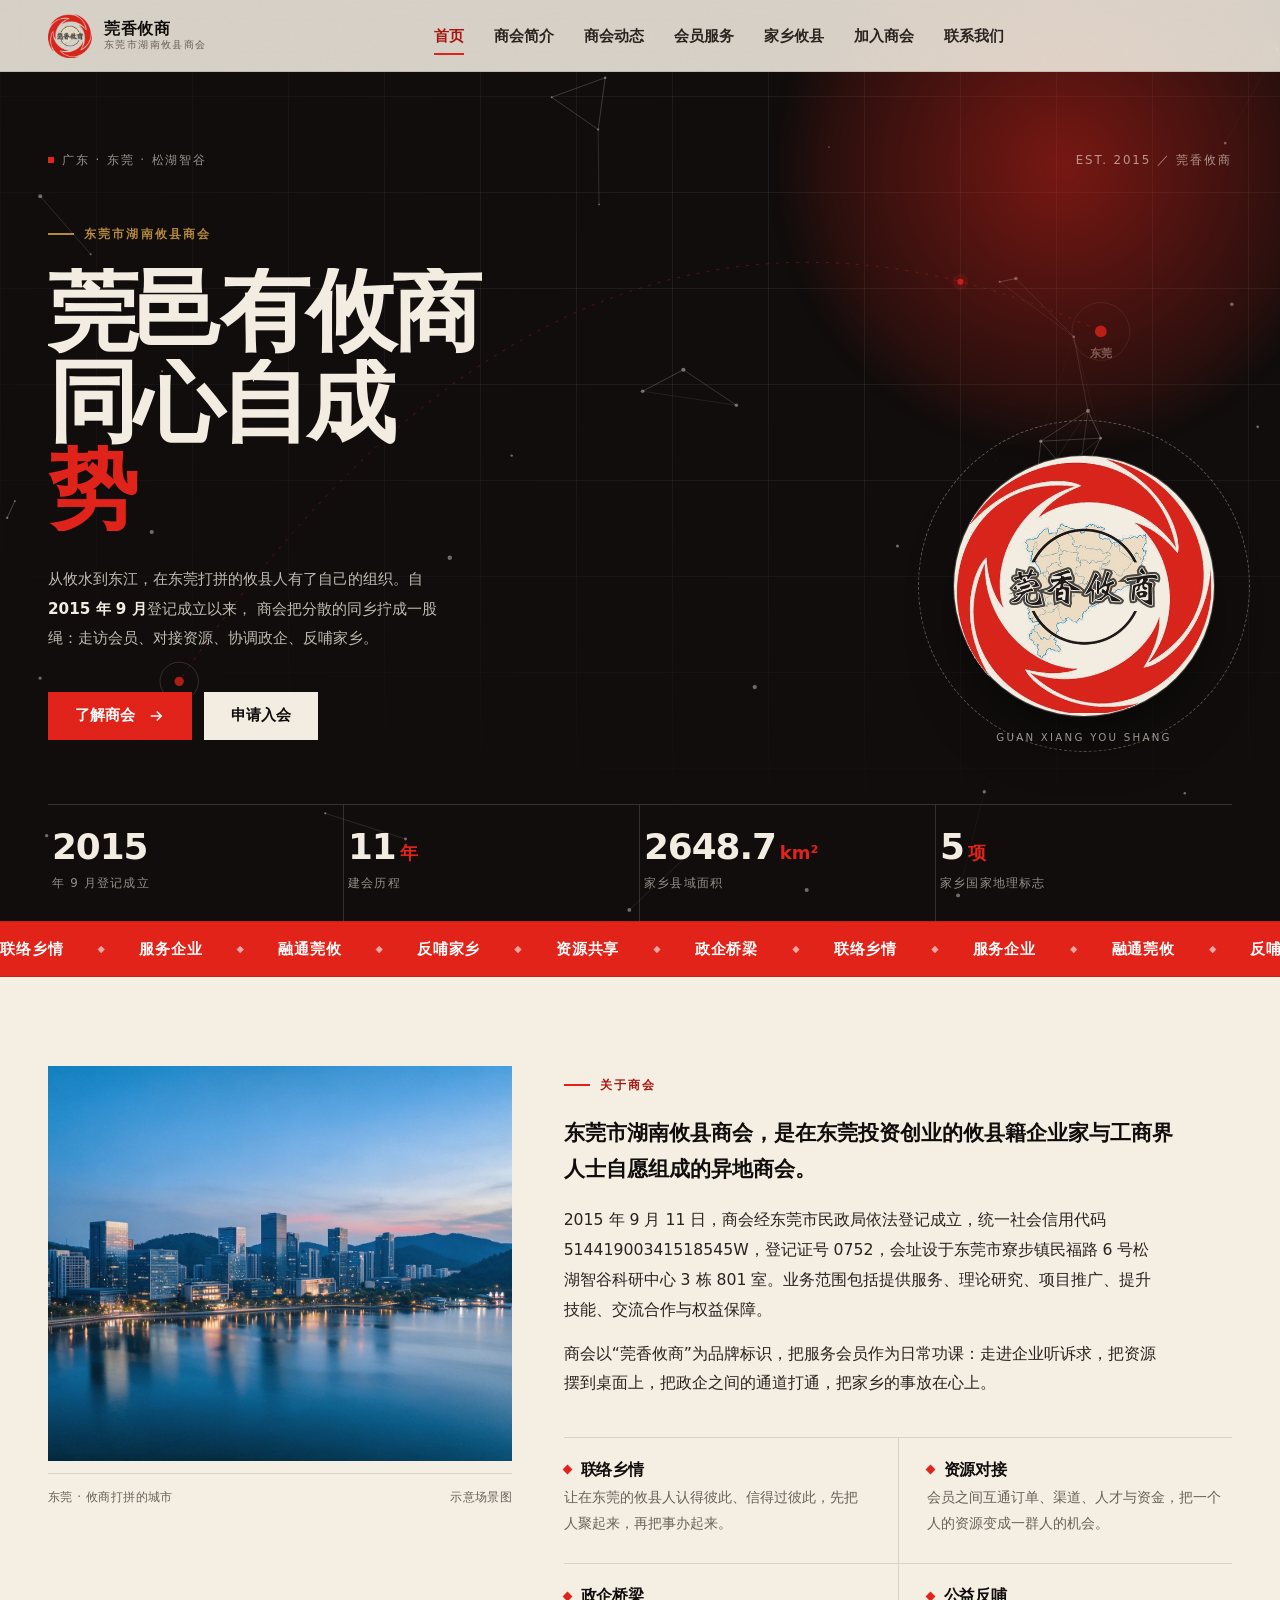
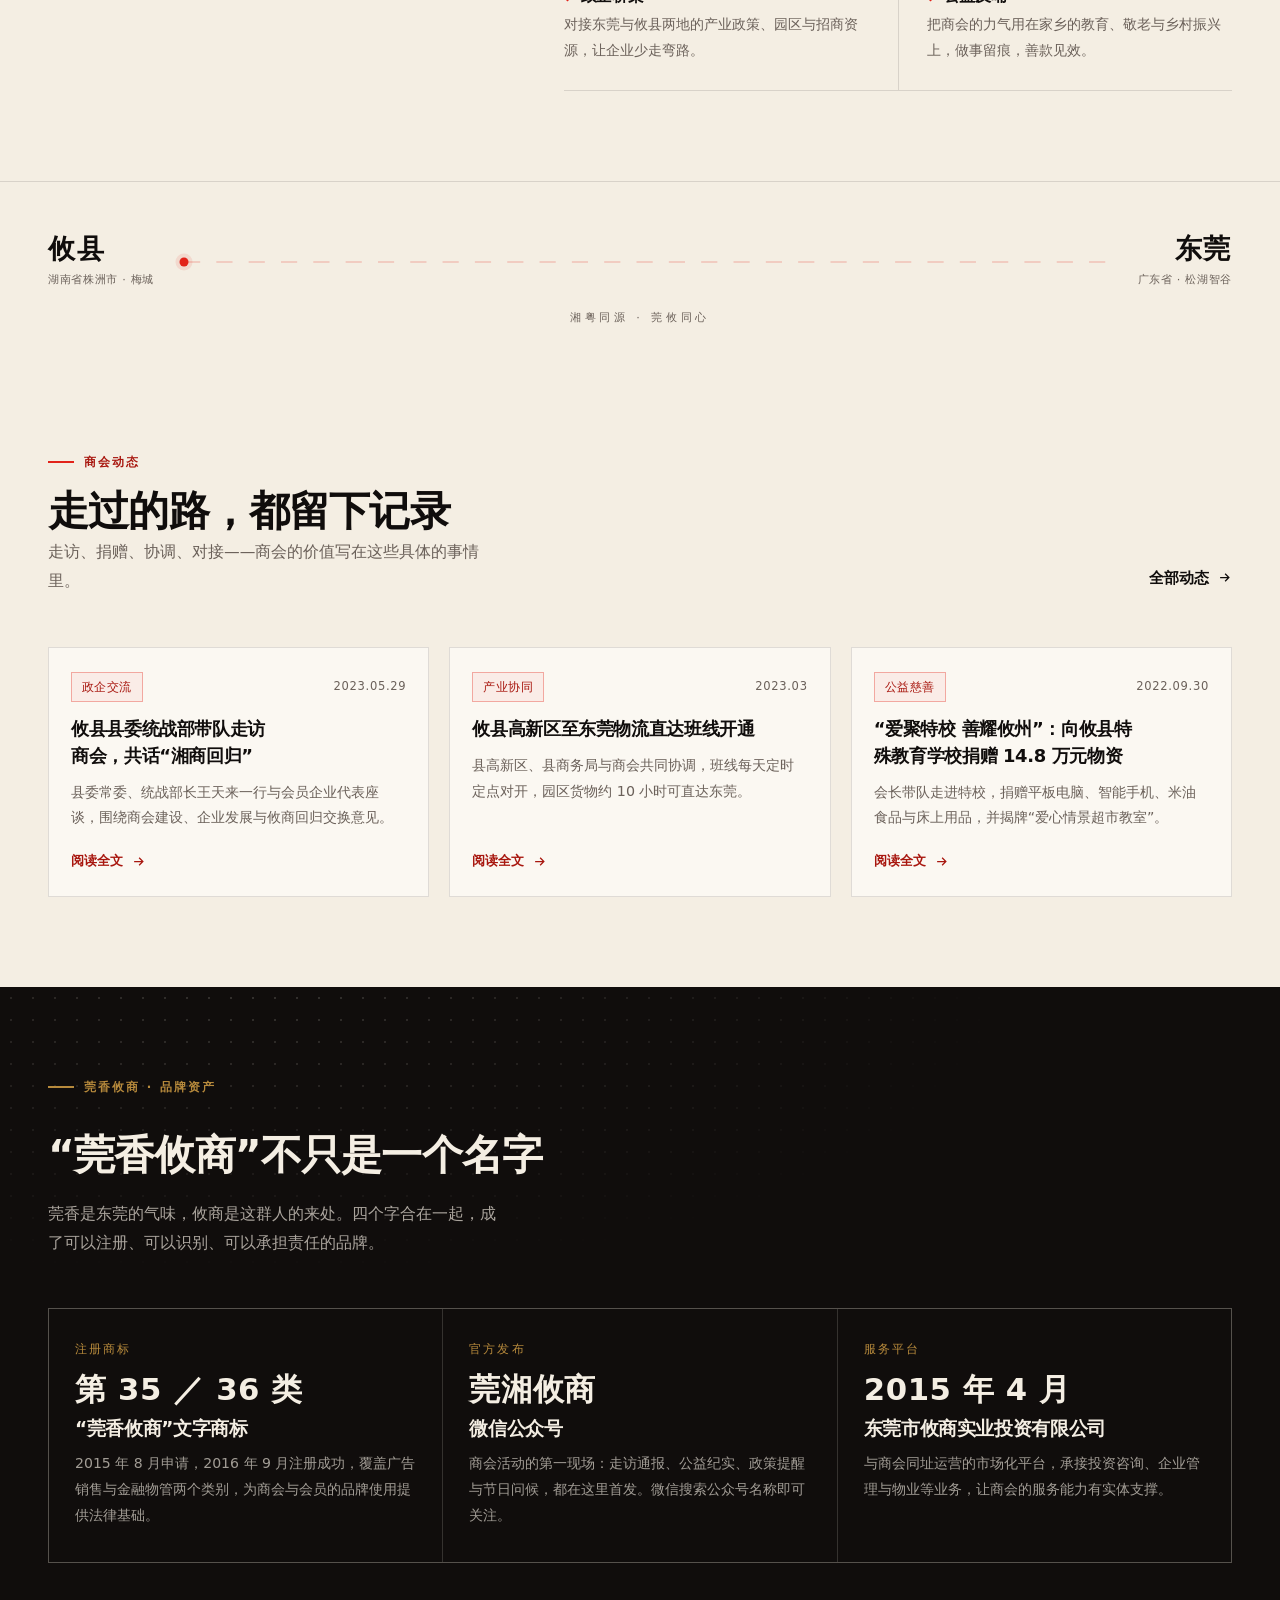
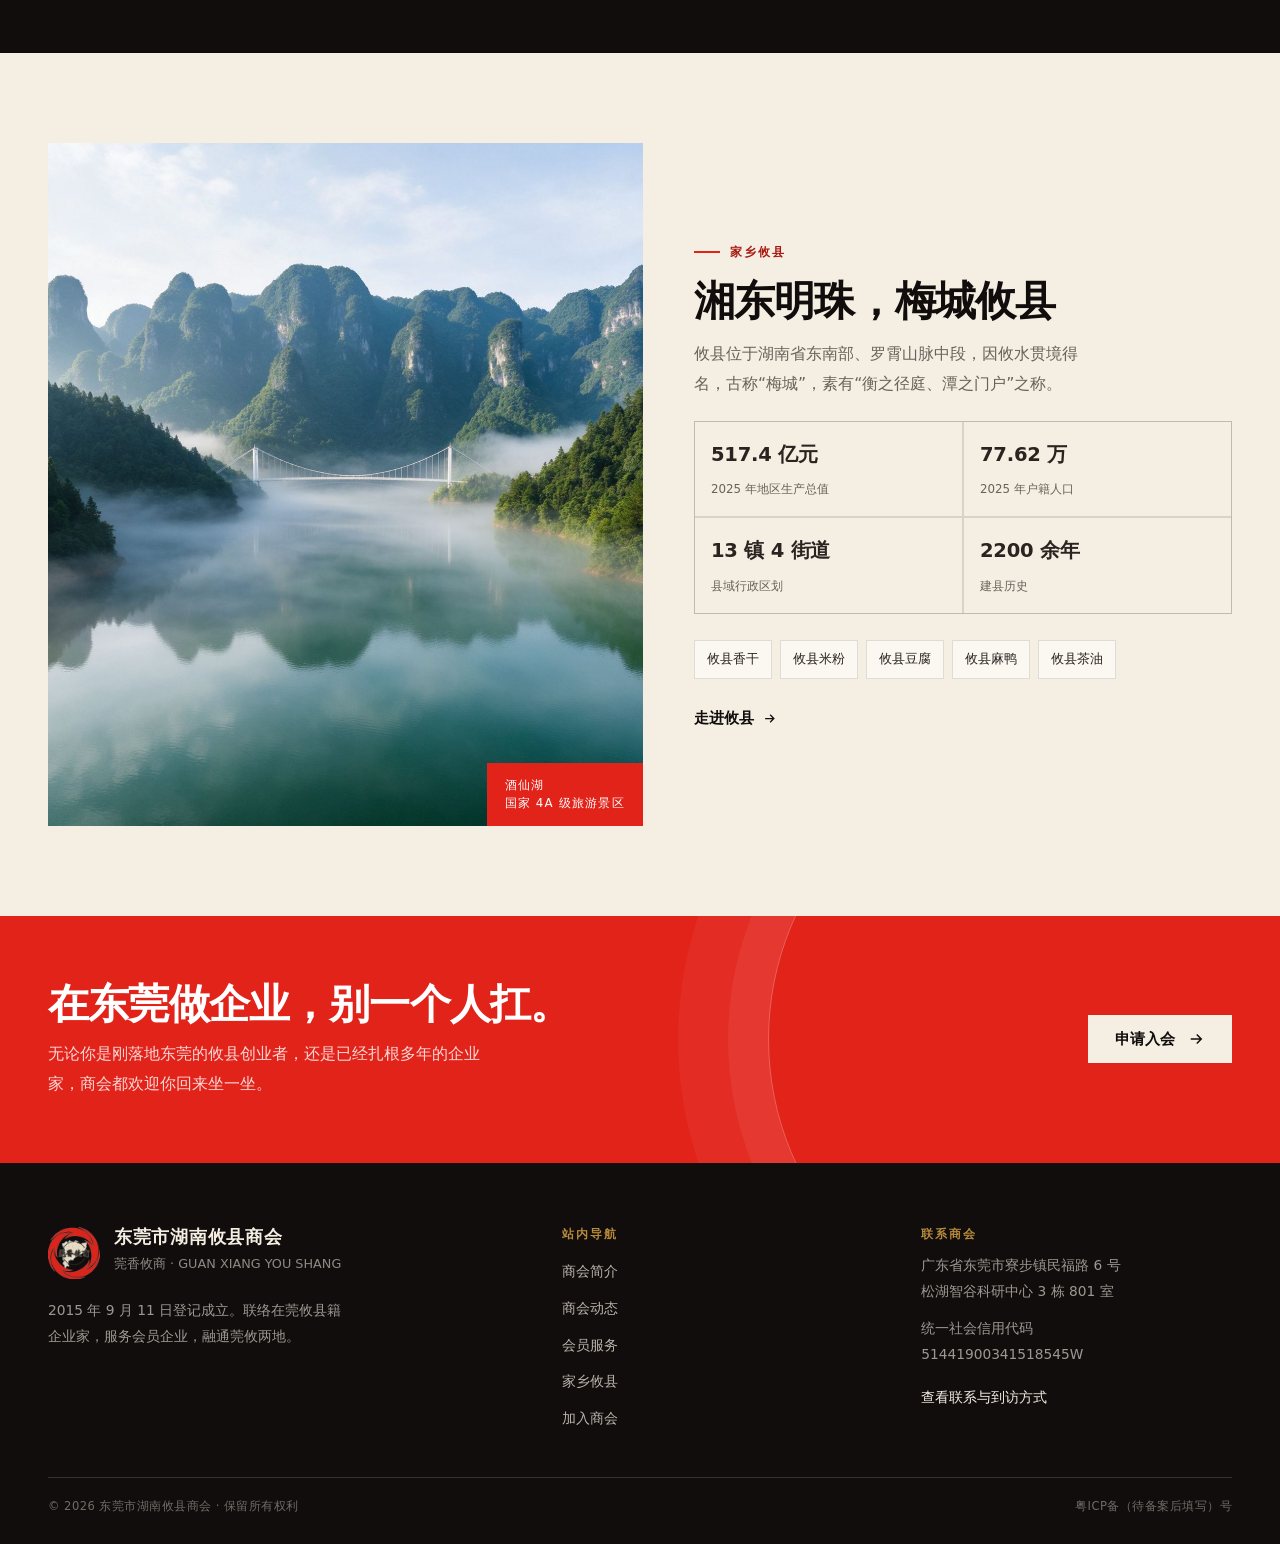
==== index.html @ 79678284 "初始化：东莞市湖南攸县商会官网（莞香攸商） 纯静态多页站点：首页、简介、动态、会员服务、家乡攸县、加入商会、联系我们，含 4 篇动态详情与 404；配套 sitemap、robots、结构化数据与域名" ====
<!DOCTYPE html>
<html lang="zh-CN">
<head>
<meta charset="utf-8">
<meta name="viewport" content="width=device-width, initial-scale=1">
<title>东莞市湖南攸县商会官网｜莞香攸商 · 联络乡情 服务企业</title>
<meta name="description" content="东莞市湖南攸县商会（品牌：莞香攸商）2015年9月登记成立，会址位于东莞市寮步镇松湖智谷。商会联络在莞攸县籍企业家，开展会员走访、资源对接、政企沟通与公益反哺，推动莞攸两地经贸与人才交流。">
<meta name="keywords" content="东莞市湖南攸县商会,莞香攸商,莞湘攸商,攸县商会,东莞商会,攸商,湖南攸县,松湖智谷">
<meta name="author" content="东莞市湖南攸县商会">
<meta name="robots" content="index,follow,max-image-preview:large">
<link rel="canonical" href="https://unipiwei-blip.github.io/guanxiang-youshang-site/">
<meta property="og:type" content="website">
<meta property="og:site_name" content="东莞市湖南攸县商会">
<meta property="og:title" content="东莞市湖南攸县商会官网｜莞香攸商">
<meta property="og:description" content="2015年登记成立，会址位于东莞寮步松湖智谷。联络在莞攸县籍企业家，服务会员、融通莞攸。">
<meta property="og:url" content="https://unipiwei-blip.github.io/guanxiang-youshang-site/">
<meta property="og:image" content="https://unipiwei-blip.github.io/guanxiang-youshang-site/assets/img/og-cover.jpg">
<meta property="og:locale" content="zh_CN">
<meta name="twitter:card" content="summary_large_image">
<meta name="theme-color" content="#100d0c">
<link rel="icon" href="assets/favicon-64.png" sizes="64x64" type="image/png">
<link rel="apple-touch-icon" href="assets/apple-touch-icon.png">
<link rel="stylesheet" href="css/style.css">
<script type="application/ld+json">
{
  "@context": "https://schema.org",
  "@type": "Organization",
  "@id": "https://unipiwei-blip.github.io/guanxiang-youshang-site/#organization",
  "name": "东莞市湖南攸县商会",
  "alternateName": ["莞香攸商", "Dongguan Hunan Youxian Chamber of Commerce"],
  "url": "https://unipiwei-blip.github.io/guanxiang-youshang-site/",
  "logo": "https://unipiwei-blip.github.io/guanxiang-youshang-site/assets/logo.png",
  "image": "https://unipiwei-blip.github.io/guanxiang-youshang-site/assets/img/og-cover.jpg",
  "foundingDate": "2015-09-11",
  "description": "由在东莞市投资创业的湖南攸县籍企业家自愿组成的异地商会，2015年9月11日经东莞市民政局登记成立。",
  "identifier": {
    "@type": "PropertyValue",
    "propertyID": "统一社会信用代码",
    "value": "51441900341518545W"
  },
  "address": {
    "@type": "PostalAddress",
    "addressCountry": "CN",
    "addressRegion": "广东省",
    "addressLocality": "东莞市",
    "streetAddress": "寮步镇民福路6号松湖智谷科研中心3栋801室"
  },
  "areaServed": [
    { "@type": "City", "name": "东莞市" },
    { "@type": "AdministrativeArea", "name": "湖南省株洲市攸县" }
  ]
}
</script>
</head>
<body>
<a class="skip" href="#main">跳到主要内容</a>
<div class="scroll-line" aria-hidden="true"></div>

<header class="site-head">
  <div class="wrap site-head__inner">
    <a class="brand" href="index.html" aria-label="莞香攸商 首页">
      <img class="brand__logo" src="assets/logo-mark.png" alt="莞香攸商 商会标志" width="44" height="44">
      <span class="brand__text">
        <span class="brand__name">莞香攸商</span>
        <span class="brand__sub">东莞市湖南攸县商会</span>
      </span>
    </a>
    <nav class="nav" aria-label="主导航">
      <a href="index.html" aria-current="page">首页</a>
      <a href="about.html">商会简介</a>
      <a href="news.html">商会动态</a>
      <a href="members.html">会员服务</a>
      <a href="youxian.html">家乡攸县</a>
      <a href="join.html">加入商会</a>
      <a href="contact.html">联系我们</a>
    </nav>
    <div class="head-right">
      <a class="btn head-cta" href="join.html">申请入会</a>
      <button class="burger" type="button" aria-label="打开菜单" aria-expanded="false" aria-controls="drawer">
        <span></span><span></span><span></span>
      </button>
    </div>
  </div>
</header>

<div class="drawer" id="drawer" data-open="false" aria-hidden="true">
  <div class="drawer__bar">
    <a class="brand" href="index.html">
      <img class="brand__logo" src="assets/logo-mark.png" alt="莞香攸商 商会标志" width="40" height="40">
      <span class="brand__text">
        <span class="brand__name">莞香攸商</span>
        <span class="brand__sub">东莞市湖南攸县商会</span>
      </span>
    </a>
    <button class="burger" type="button" aria-label="关闭菜单" data-close-drawer>
      <span></span><span></span><span></span>
    </button>
  </div>
  <nav class="drawer__body" aria-label="移动端导航">
    <a href="index.html"><span>01</span>首页</a>
    <a href="about.html"><span>02</span>商会简介</a>
    <a href="news.html"><span>03</span>商会动态</a>
    <a href="members.html"><span>04</span>会员服务</a>
    <a href="youxian.html"><span>05</span>家乡攸县</a>
    <a href="join.html"><span>06</span>加入商会</a>
    <a href="contact.html"><span>07</span>联系我们</a>
    <p class="drawer__foot">东莞市寮步镇民福路6号<br>松湖智谷科研中心3栋801室</p>
  </nav>
</div>

<main id="main">

  <!-- ===== 首屏 ===== -->
  <section class="hero">
    <canvas class="hero__canvas" id="heroCanvas" aria-hidden="true"></canvas>
    <div class="hero__glow" aria-hidden="true"></div>
    <div class="wrap hero__inner">
      <div class="hero-top">
        <span><span class="hero-top__dot"></span>广东 · 东莞 · 松湖智谷</span>
        <span>EST. 2015 ／ 莞香攸商</span>
      </div>
      <div class="hero-grid">
        <div>
          <span class="eyebrow eyebrow--ink">东莞市湖南攸县商会</span>
          <h1 class="hero-title">
            <span><i>莞邑有攸商</i></span>
            <span><i>同心自成<span class="accent">势</span></i></span>
          </h1>
          <p class="hero-deck">
            从攸水到东江，在东莞打拼的攸县人有了自己的组织。自 <b>2015 年 9 月</b>登记成立以来，
            商会把分散的同乡拧成一股绳：走访会员、对接资源、协调政企、反哺家乡。
          </p>
          <div class="hero-actions">
            <a class="btn" href="about.html">
              了解商会
              <svg class="btn__arrow" viewBox="0 0 24 24" fill="none" stroke="currentColor" stroke-width="2" aria-hidden="true"><path d="M5 12h14M13 6l6 6-6 6"/></svg>
            </a>
            <a class="btn btn--light" href="join.html">申请入会</a>
          </div>
        </div>
        <div class="seal">
          <img class="seal__logo" src="assets/logo.png" alt="莞香攸商标志：红色环旋与湖南地图轮廓" width="480" height="480">
          <span class="seal__note">GUAN XIANG YOU SHANG</span>
        </div>
      </div>
    </div>
    <div class="wrap">
      <div class="hero-stats">
        <div class="stat">
          <div class="stat__num">2015</div>
          <div class="stat__label">年 9 月登记成立</div>
        </div>
        <div class="stat">
          <div class="stat__num">11<em>年</em></div>
          <div class="stat__label">建会历程</div>
        </div>
        <div class="stat">
          <div class="stat__num">2648.7<em>km²</em></div>
          <div class="stat__label">家乡县域面积</div>
        </div>
        <div class="stat">
          <div class="stat__num">5<em>项</em></div>
          <div class="stat__label">家乡国家地理标志</div>
        </div>
      </div>
    </div>
  </section>

  <!-- ===== 滚动字带 ===== -->
  <div class="ribbon" aria-hidden="true">
    <div class="ribbon__track">
      <div class="ribbon__group">
        <span>联络乡情</span><i>◆</i><span>服务企业</span><i>◆</i><span>融通莞攸</span><i>◆</i><span>反哺家乡</span><i>◆</i><span>资源共享</span><i>◆</i><span>政企桥梁</span><i>◆</i>
      </div>
      <div class="ribbon__group">
        <span>联络乡情</span><i>◆</i><span>服务企业</span><i>◆</i><span>融通莞攸</span><i>◆</i><span>反哺家乡</span><i>◆</i><span>资源共享</span><i>◆</i><span>政企桥梁</span><i>◆</i>
      </div>
    </div>
  </div>

  <!-- ===== 关于商会 ===== -->
  <section class="sec" id="about">
    <div class="wrap about-grid">
      <figure class="about-figure rv">
        <img src="assets/img/dongguan.jpg" alt="东莞城市天际线与湖面，蓝调时刻" width="1800" height="1012" loading="lazy">
        <div class="about-figure__cap">
          <span>东莞 · 攸商打拼的城市</span>
          <span>示意场景图</span>
        </div>
      </figure>
      <div class="about-copy rv rv-d1">
        <span class="eyebrow">关于商会</span>
        <p class="lead" style="margin-top:18px">东莞市湖南攸县商会，是在东莞投资创业的攸县籍企业家与工商界人士自愿组成的异地商会。</p>
        <p>2015 年 9 月 11 日，商会经东莞市民政局依法登记成立，统一社会信用代码 51441900341518545W，登记证号 0752，会址设于东莞市寮步镇民福路 6 号松湖智谷科研中心 3 栋 801 室。业务范围包括提供服务、理论研究、项目推广、提升技能、交流合作与权益保障。</p>
        <p>商会以“莞香攸商”为品牌标识，把服务会员作为日常功课：走进企业听诉求，把资源摆到桌面上，把政企之间的通道打通，把家乡的事放在心上。</p>
        <div class="pillars">
          <div class="pillar">
            <h3>联络乡情</h3>
            <p>让在东莞的攸县人认得彼此、信得过彼此，先把人聚起来，再把事办起来。</p>
          </div>
          <div class="pillar">
            <h3>资源对接</h3>
            <p>会员之间互通订单、渠道、人才与资金，把一个人的资源变成一群人的机会。</p>
          </div>
          <div class="pillar">
            <h3>政企桥梁</h3>
            <p>对接东莞与攸县两地的产业政策、园区与招商资源，让企业少走弯路。</p>
          </div>
          <div class="pillar">
            <h3>公益反哺</h3>
            <p>把商会的力气用在家乡的教育、敬老与乡村振兴上，做事留痕，善款见效。</p>
          </div>
        </div>
      </div>
    </div>
  </section>

  <!-- ===== 双城 ===== -->
  <section class="dual" aria-label="攸县与东莞">
    <div class="wrap dual__inner">
      <div class="dual__node rv">
        <b>攸县</b>
        <span>湖南省株洲市 · 梅城</span>
      </div>
      <div class="dual__line" aria-hidden="true">
        <svg viewBox="0 0 400 40" preserveAspectRatio="none">
          <path class="dual__path" d="M0 20 H400"/>
        </svg>
        <span class="dual__dot"></span>
      </div>
      <div class="dual__node dual__node--end rv rv-d1">
        <b>东莞</b>
        <span>广东省 · 松湖智谷</span>
      </div>
    </div>
    <p class="dual__note">湘粤同源 · 莞攸同心</p>
  </section>

  <!-- ===== 商会动态 ===== -->
  <section class="sec" id="news">
    <div class="wrap">
      <div class="sec-head sec-head--row">
        <div>
          <span class="eyebrow">商会动态</span>
          <h2 style="margin-top:14px">走过的路，都留下记录</h2>
          <p class="deck">走访、捐赠、协调、对接——商会的价值写在这些具体的事情里。</p>
        </div>
        <a class="link-sweep" href="news.html">
          全部动态
          <svg width="15" height="15" viewBox="0 0 24 24" fill="none" stroke="currentColor" stroke-width="2" aria-hidden="true"><path d="M5 12h14M13 6l6 6-6 6"/></svg>
        </a>
      </div>
      <div class="news-grid">
        <a class="card rv" href="news/2023-youxian-outreach.html" data-cat="gov">
          <div class="card__meta"><span class="tag">政企交流</span><time datetime="2023-05-29">2023.05.29</time></div>
          <h3>攸县县委统战部带队走访商会，共话“湘商回归”</h3>
          <p>县委常委、统战部长王天来一行与会员企业代表座谈，围绕商会建设、企业发展与攸商回归交换意见。</p>
          <span class="card__go">阅读全文
            <svg viewBox="0 0 24 24" fill="none" stroke="currentColor" stroke-width="2" aria-hidden="true"><path d="M5 12h14M13 6l6 6-6 6"/></svg>
          </span>
        </a>
        <a class="card rv rv-d1" href="news/2023-logistics-line.html" data-cat="industry">
          <div class="card__meta"><span class="tag">产业协同</span><time datetime="2023-03">2023.03</time></div>
          <h3>攸县高新区至东莞物流直达班线开通</h3>
          <p>县高新区、县商务局与商会共同协调，班线每天定时定点对开，园区货物约 10 小时可直达东莞。</p>
          <span class="card__go">阅读全文
            <svg viewBox="0 0 24 24" fill="none" stroke="currentColor" stroke-width="2" aria-hidden="true"><path d="M5 12h14M13 6l6 6-6 6"/></svg>
          </span>
        </a>
        <a class="card rv rv-d2" href="news/2022-special-school-donation.html" data-cat="charity">
          <div class="card__meta"><span class="tag">公益慈善</span><time datetime="2022-09-30">2022.09.30</time></div>
          <h3>“爱聚特校 善耀攸州”：向攸县特殊教育学校捐赠 14.8 万元物资</h3>
          <p>会长带队走进特校，捐赠平板电脑、智能手机、米油食品与床上用品，并揭牌“爱心情景超市教室”。</p>
          <span class="card__go">阅读全文
            <svg viewBox="0 0 24 24" fill="none" stroke="currentColor" stroke-width="2" aria-hidden="true"><path d="M5 12h14M13 6l6 6-6 6"/></svg>
          </span>
        </a>
      </div>
    </div>
  </section>

  <!-- ===== 品牌 ===== -->
  <section class="sec dark-sec">
    <div class="wrap">
      <div class="sec-head">
        <span class="eyebrow eyebrow--ink">莞香攸商 · 品牌资产</span>
        <h2 style="margin-top:14px">“莞香攸商”不只是一个名字</h2>
        <p class="deck">莞香是东莞的气味，攸商是这群人的来处。四个字合在一起，成了可以注册、可以识别、可以承担责任的品牌。</p>
      </div>
      <div class="brand-grid">
        <div class="brand-cell rv">
          <span class="brand-cell__k">注册商标</span>
          <div class="brand-cell__big">第 35 ／ 36 类</div>
          <h3>“莞香攸商”文字商标</h3>
          <p>2015 年 8 月申请，2016 年 9 月注册成功，覆盖广告销售与金融物管两个类别，为商会与会员的品牌使用提供法律基础。</p>
        </div>
        <div class="brand-cell rv rv-d1">
          <span class="brand-cell__k">官方发布</span>
          <div class="brand-cell__big">莞湘攸商</div>
          <h3>微信公众号</h3>
          <p>商会活动的第一现场：走访通报、公益纪实、政策提醒与节日问候，都在这里首发。微信搜索公众号名称即可关注。</p>
        </div>
        <div class="brand-cell rv rv-d2">
          <span class="brand-cell__k">服务平台</span>
          <div class="brand-cell__big">2015 年 4 月</div>
          <h3>东莞市攸商实业投资有限公司</h3>
          <p>与商会同址运营的市场化平台，承接投资咨询、企业管理与物业等业务，让商会的服务能力有实体支撑。</p>
        </div>
      </div>
    </div>
  </section>

  <!-- ===== 家乡 ===== -->
  <section class="sec" id="youxian">
    <div class="wrap home-grid">
      <figure class="home-figure rv">
        <img src="assets/img/youxian-lake.jpg" alt="攸县酒仙湖：喀斯特峰丛环抱的水湾与晨雾" width="1800" height="1350" loading="lazy">
        <div class="home-figure__badge">酒仙湖<br>国家 4A 级旅游景区</div>
      </figure>
      <div class="rv rv-d1">
        <span class="eyebrow">家乡攸县</span>
        <h2 style="margin-top:14px;font-size:var(--fs-h2)">湘东明珠，梅城攸县</h2>
        <p style="color:var(--muted);margin-top:12px;max-width:40ch">攸县位于湖南省东南部、罗霄山脉中段，因攸水贯境得名，古称“梅城”，素有“衡之径庭、潭之门户”之称。</p>
        <div class="facts-inline">
          <div class="fact"><b>517.4 亿元</b><span>2025 年地区生产总值</span></div>
          <div class="fact"><b>77.62 万</b><span>2025 年户籍人口</span></div>
          <div class="fact"><b>13 镇 4 街道</b><span>县域行政区划</span></div>
          <div class="fact"><b>2200 余年</b><span>建县历史</span></div>
        </div>
        <div class="chips" aria-label="攸县国家地理标志产品">
          <span class="chip">攸县香干</span>
          <span class="chip">攸县米粉</span>
          <span class="chip">攸县豆腐</span>
          <span class="chip">攸县麻鸭</span>
          <span class="chip">攸县茶油</span>
        </div>
        <p style="margin-top:24px">
          <a class="link-sweep" href="youxian.html">
            走进攸县
            <svg width="15" height="15" viewBox="0 0 24 24" fill="none" stroke="currentColor" stroke-width="2" aria-hidden="true"><path d="M5 12h14M13 6l6 6-6 6"/></svg>
          </a>
        </p>
      </div>
    </div>
  </section>

  <!-- ===== 加入 ===== -->
  <section class="cta-band">
    <div class="wrap cta-inner">
      <div>
        <h2>在东莞做企业，别一个人扛。</h2>
        <p>无论你是刚落地东莞的攸县创业者，还是已经扎根多年的企业家，商会都欢迎你回来坐一坐。</p>
      </div>
      <a class="btn btn--light" href="join.html">
        申请入会
        <svg class="btn__arrow" viewBox="0 0 24 24" fill="none" stroke="currentColor" stroke-width="2" aria-hidden="true"><path d="M5 12h14M13 6l6 6-6 6"/></svg>
      </a>
    </div>
  </section>

</main>

<footer class="site-foot">
  <div class="wrap">
    <div class="foot-grid">
      <div>
        <div class="foot-brand">
          <img src="assets/logo-mark.png" alt="莞香攸商 商会标志" width="52" height="52" loading="lazy">
          <div>
            <h3>东莞市湖南攸县商会</h3>
            <p>莞香攸商 · GUAN XIANG YOU SHANG</p>
          </div>
        </div>
        <p class="foot-blurb">2015 年 9 月 11 日登记成立。联络在莞攸县籍企业家，服务会员企业，融通莞攸两地。</p>
      </div>
      <div class="foot-col">
        <h4>站内导航</h4>
        <a href="about.html">商会简介</a>
        <a href="news.html">商会动态</a>
        <a href="members.html">会员服务</a>
        <a href="youxian.html">家乡攸县</a>
        <a href="join.html">加入商会</a>
      </div>
      <div class="foot-col">
        <h4>联系商会</h4>
        <p>广东省东莞市寮步镇民福路 6 号<br>松湖智谷科研中心 3 栋 801 室</p>
        <p style="margin-top:12px">统一社会信用代码<br>51441900341518545W</p>
        <a href="contact.html" style="margin-top:12px;color:var(--rice)">查看联系与到访方式</a>
      </div>
    </div>
    <div class="foot-bottom">
      <span>© <span data-year>2026</span> 东莞市湖南攸县商会 · 保留所有权利</span>
      <span>粤ICP备（待备案后填写）号</span>
    </div>
  </div>
</footer>

<div class="toast" role="status" aria-live="polite"></div>
<script src="js/main.js" defer></script>
</body>
</html>
---- css/style.css ----
@charset "utf-8";
/* ==========================================================================
   莞香攸商 · 东莞市湖南攸县商会官网
   设计母题：东莞—攸县 双城连线；色板：墨 / 品牌红 / 宣纸 / 铜
   ========================================================================== */

/* ---------- 重置 ---------- */
*, *::before, *::after { box-sizing: border-box; }
html { -webkit-text-size-adjust: 100%; scroll-behavior: smooth; }
body { margin: 0; }
img, svg, canvas { display: block; max-width: 100%; }
button, input, textarea, select { font: inherit; color: inherit; }
a { color: inherit; text-decoration: none; }
h1, h2, h3, h4, p, ul, ol, figure, blockquote { margin: 0; }
ul, ol { padding: 0; list-style: none; }

/* ---------- 令牌 ---------- */
:root {
  --ink: #100d0c;
  --ink-2: #1b1614;
  --ink-3: #2a2320;
  --red: #e2231a;
  --red-deep: #a8170f;
  --rice: #f4eee3;
  --paper: #fbf8f2;
  --gold: #b78a3c;
  --muted: #6b615a;
  --white: #fffdf9;

  --line: rgba(16, 13, 12, .12);
  --line-red: rgba(226, 35, 26, .34);
  --line-ink: rgba(244, 238, 227, .16);

  --sans: "PingFang SC", "Microsoft YaHei UI", "Microsoft YaHei",
          "Hiragino Sans GB", "Source Han Sans SC", "Noto Sans SC",
          system-ui, -apple-system, "Segoe UI", sans-serif;

  --fs-mega: clamp(2.7rem, 7.6vw, 5.6rem);
  --fs-h1: clamp(2rem, 4.6vw, 3.4rem);
  --fs-h2: clamp(1.65rem, 3.2vw, 2.7rem);
  --fs-h3: clamp(1.1rem, 1.5vw, 1.32rem);
  --fs-body: clamp(.98rem, 1.1vw, 1.06rem);
  --fs-sm: .84rem;
  --fs-xs: .74rem;

  --nav-h: 72px;
  --ease: cubic-bezier(.22, 1, .36, 1);
}

/* ---------- 基础排版 ---------- */
body {
  font-family: var(--sans);
  font-size: var(--fs-body);
  line-height: 1.9;
  color: var(--ink-3);
  background: var(--rice);
  font-variant-numeric: tabular-nums;
  -webkit-font-smoothing: antialiased;
  overflow-x: hidden;
}

/* 印刷颗粒 */
body::after {
  content: "";
  position: fixed;
  inset: 0;
  z-index: 9999;
  pointer-events: none;
  opacity: .05;
  mix-blend-mode: multiply;
  background-image: url("data:image/svg+xml;charset=utf8,%3Csvg xmlns='http://www.w3.org/2000/svg' width='180' height='180'%3E%3Cfilter id='n'%3E%3CfeTurbulence type='fractalNoise' baseFrequency='.82' numOctaves='3'/%3E%3C/filter%3E%3Crect width='180' height='180' filter='url(%23n)'/%3E%3C/svg%3E");
}

::selection { background: var(--red); color: #fff; }

:focus-visible { outline: 2px solid var(--red); outline-offset: 3px; }

h1, h2, h3, h4 { font-weight: 800; letter-spacing: -.02em; line-height: 1.22; color: var(--ink); }
strong { font-weight: 700; }

/* ---------- 布局 ---------- */
.wrap { width: min(1240px, 100% - 40px); margin-inline: auto; }
@media (min-width: 900px) { .wrap { width: min(1240px, 100% - 96px); } }

.sec { padding: clamp(56px, 7vw, 104px) 0; position: relative; }
.sec--tight { padding: clamp(40px, 5vw, 72px) 0; }

.hair { height: 1px; background: var(--line); border: 0; }
.hair--red { background: var(--line-red); }

/* 眉标：全站只用于真正并列的分区身份，不逐段堆叠 */
.eyebrow {
  display: inline-flex;
  align-items: center;
  gap: 10px;
  font-size: var(--fs-xs);
  letter-spacing: .18em;
  color: var(--red-deep);
  font-weight: 700;
  text-transform: none;
}
.eyebrow::before {
  content: "";
  width: 26px;
  height: 2px;
  background: var(--red);
  flex: none;
}
.eyebrow--ink { color: var(--gold); }
.eyebrow--ink::before { background: var(--gold); }

/* 章节头 */
.sec-head { display: grid; gap: 18px; margin-bottom: clamp(28px, 4vw, 52px); }
.sec-head h2 { font-size: var(--fs-h2); text-wrap: balance; max-width: 22ch; }
.sec-head .deck { color: var(--muted); max-width: 46ch; line-height: 1.85; }
@media (min-width: 860px) {
  .sec-head--row {
    grid-template-columns: 1fr auto;
    align-items: end;
    gap: 32px;
  }
}

/* ---------- 按钮与链接 ---------- */
.btn {
  display: inline-flex;
  align-items: center;
  gap: 12px;
  min-height: 48px;
  padding: 0 26px;
  background: var(--red);
  color: #fff;
  font-weight: 700;
  font-size: .95rem;
  border: 1px solid var(--red);
  cursor: pointer;
  transition: background .3s var(--ease), color .3s var(--ease), transform .3s var(--ease);
}
.btn:hover { background: var(--red-deep); border-color: var(--red-deep); transform: translateY(-2px); }
.btn:active { transform: translateY(0); }
.btn__arrow { width: 18px; height: 18px; flex: none; transition: transform .35s var(--ease); }
.btn:hover .btn__arrow { transform: translateX(4px); }

.btn--ghost {
  background: transparent;
  color: var(--ink);
  border: 1px solid var(--ink);
}
.btn--ghost:hover { background: var(--ink); color: var(--rice); border-color: var(--ink); }

.btn--light { background: var(--rice); color: var(--ink); border-color: var(--rice); }
.btn--light:hover { background: #fff; border-color: #fff; color: var(--ink); }

.link-sweep {
  position: relative;
  display: inline-flex;
  align-items: center;
  gap: 8px;
  font-weight: 700;
  font-size: .95rem;
  color: var(--ink);
  padding-bottom: 3px;
}
.link-sweep::after {
  content: "";
  position: absolute;
  left: 0; bottom: 0;
  width: 100%; height: 2px;
  background: var(--red);
  transform: scaleX(0);
  transform-origin: left;
  transition: transform .4s var(--ease);
}
.link-sweep:hover::after { transform: scaleX(1); }
.link-sweep:hover { color: var(--red-deep); }

/* 标签 */
.tag {
  display: inline-block;
  padding: 3px 10px;
  font-size: var(--fs-xs);
  letter-spacing: .04em;
  color: var(--red-deep);
  border: 1px solid var(--line-red);
  background: rgba(226, 35, 26, .05);
}
.tag--muted { color: var(--muted); border-color: var(--line); background: none; }

/* ---------- 页头 ---------- */
.site-head {
  position: fixed;
  top: 0; left: 0; right: 0;
  z-index: 100;
  height: var(--nav-h);
  background: rgba(244, 238, 227, .88);
  -webkit-backdrop-filter: blur(12px) saturate(1.1);
  backdrop-filter: blur(12px) saturate(1.1);
  border-bottom: 1px solid var(--line);
}
.site-head__inner {
  height: 100%;
  display: flex;
  align-items: center;
  justify-content: space-between;
  gap: 20px;
}
.brand { display: flex; align-items: center; gap: 12px; flex: none; }
.brand__logo { width: 44px; height: 44px; }
.brand__text { display: grid; gap: 1px; line-height: 1.15; }
.brand__name { font-weight: 800; font-size: .98rem; letter-spacing: .04em; color: var(--ink); }
.brand__sub { font-size: .62rem; letter-spacing: .14em; color: var(--muted); }

.nav { display: none; }
@media (min-width: 960px) {
  .nav { display: flex; align-items: center; gap: 4px; }
  .nav a {
    position: relative;
    padding: 8px 13px;
    font-size: .92rem;
    font-weight: 600;
    color: var(--ink-3);
    white-space: nowrap;
  }
  .nav a::after {
    content: "";
    position: absolute;
    left: 13px; right: 13px; bottom: 2px;
    height: 2px;
    background: var(--red);
    transform: scaleX(0);
    transform-origin: left;
    transition: transform .35s var(--ease);
  }
  .nav a:hover { color: var(--red-deep); }
  .nav a:hover::after,
  .nav a[aria-current="page"]::after { transform: scaleX(1); }
  .nav a[aria-current="page"] { color: var(--red-deep); }
}

.head-right { display: flex; align-items: center; gap: 10px; }
.head-cta { display: none; }
@media (min-width: 700px) {
  .head-cta { min-height: 40px; padding: 0 18px; font-size: .86rem; }
}

.burger {
  width: 44px; height: 44px;
  display: grid; place-content: center;
  gap: 5px;
  background: none; border: 1px solid var(--line);
  cursor: pointer;
}
.burger span { display: block; width: 18px; height: 2px; background: var(--ink); transition: transform .3s var(--ease), opacity .3s; }
@media (min-width: 960px) { .burger { display: none; } }

/* 进度条 */
.scroll-line {
  position: fixed;
  top: var(--nav-h); left: 0;
  height: 2px; width: 0;
  background: var(--red);
  z-index: 101;
}

/* 抽屉 */
.drawer {
  position: fixed;
  inset: 0;
  z-index: 110;
  background: var(--rice);
  display: grid;
  grid-template-rows: var(--nav-h) 1fr;
  transform: translateY(-100%);
  transition: transform .48s var(--ease);
  visibility: hidden;
}
.drawer[data-open="true"] { transform: translateY(0); visibility: visible; }
.drawer__bar { display: flex; align-items: center; justify-content: space-between; width: min(1240px, 100% - 40px); margin-inline: auto; }
.drawer__body { padding: 24px 20px 48px; display: flex; flex-direction: column; gap: 4px; overflow-y: auto; }
.drawer__body a {
  display: flex; align-items: baseline; gap: 14px;
  padding: 16px 4px;
  border-bottom: 1px solid var(--line);
  font-size: 1.35rem; font-weight: 800; letter-spacing: -.01em;
}
.drawer__body a span { font-size: .68rem; font-weight: 600; color: var(--red); letter-spacing: .12em; }
.drawer__foot { margin-top: 28px; font-size: .82rem; color: var(--muted); }

/* ---------- 首屏 ---------- */
.hero {
  position: relative;
  background: var(--ink);
  color: var(--rice);
  padding-top: calc(var(--nav-h) + clamp(40px, 6vw, 84px));
  padding-bottom: 0;
  overflow: clip;
  isolation: isolate;
}
.hero__canvas {
  position: absolute;
  inset: 0;
  width: 100%; height: 100%;
  z-index: 0;
  pointer-events: none;
  opacity: .85;
}
.hero::before {
  content: "";
  position: absolute; inset: 0;
  z-index: 0;
  background-image:
    linear-gradient(to right, rgba(244, 238, 227, .07) 1px, transparent 1px),
    linear-gradient(to bottom, rgba(244, 238, 227, .07) 1px, transparent 1px);
  background-size: 96px 96px;
  mask-image: radial-gradient(120% 80% at 70% 30%, #000 20%, transparent 78%);
  pointer-events: none;
}
.hero__glow {
  position: absolute;
  z-index: 0;
  width: 62vw; height: 62vw;
  right: -14vw; top: -18vw;
  background: radial-gradient(closest-side, rgba(226, 35, 26, .5), rgba(226, 35, 26, .12) 60%, transparent 72%);
  filter: blur(10px);
  pointer-events: none;
}
.hero__inner { position: relative; z-index: 2; }

.hero-top {
  display: flex;
  align-items: center;
  justify-content: space-between;
  gap: 20px;
  padding-bottom: clamp(26px, 4vw, 44px);
  font-size: var(--fs-xs);
  letter-spacing: .16em;
  color: rgba(244, 238, 227, .6);
}
.hero-top__dot { display: inline-block; width: 6px; height: 6px; background: var(--red); margin-right: 8px; vertical-align: middle; }

.hero-grid {
  display: grid;
  gap: clamp(32px, 5vw, 56px);
  align-items: end;
  padding-bottom: clamp(38px, 5vw, 64px);
}
@media (min-width: 940px) {
  .hero-grid { grid-template-columns: minmax(0, 1.32fr) minmax(0, .68fr); }
}

.hero-title {
  font-size: var(--fs-mega);
  line-height: .96;
  letter-spacing: -.045em;
  color: var(--rice);
  font-weight: 900;
  margin: 22px 0 0;
  display: grid;
  gap: .06em;
}
.hero-title span { display: block; overflow: hidden; }
.hero-title span > i {
  display: block;
  font-style: normal;
  transform: translateY(105%);
  animation: rise 1.05s var(--ease) forwards;
}
.hero-title span:nth-child(2) > i { animation-delay: .12s; }
.hero-title .accent { color: var(--red); }
@keyframes rise { to { transform: translateY(0); } }

.hero-deck {
  margin-top: clamp(22px, 3vw, 34px);
  max-width: 42ch;
  color: rgba(244, 238, 227, .78);
  font-size: clamp(.95rem, 1.15vw, 1.06rem);
  line-height: 1.95;
}
.hero-deck b { color: var(--rice); font-weight: 700; }

.hero-actions { display: flex; flex-wrap: wrap; gap: 12px; margin-top: clamp(24px, 3.4vw, 38px); }

/* 印章式 LOGO */
.seal {
  position: relative;
  justify-self: start;
  width: clamp(190px, 27vw, 296px);
  aspect-ratio: 1;
  display: grid;
  place-items: center;
}
@media (min-width: 940px) { .seal { justify-self: end; margin-bottom: 6px; } }
.seal::before {
  content: "";
  position: absolute; inset: -6%;
  border-radius: 50%;
  border: 1px dashed rgba(244, 238, 227, .34);
  animation: spin 54s linear infinite;
}
.seal::after {
  content: "";
  position: absolute; inset: 6%;
  border-radius: 50%;
  background: var(--rice);
  box-shadow: 0 0 0 1px rgba(244, 238, 227, .2), 0 30px 70px -30px rgba(0, 0, 0, .8);
}
.seal__logo { position: relative; z-index: 1; width: 86%; }
.seal__note {
  position: absolute;
  z-index: 2;
  left: 50%; bottom: -14px;
  transform: translateX(-50%);
  white-space: nowrap;
  font-size: .64rem;
  letter-spacing: .22em;
  color: rgba(244, 238, 227, .62);
}
@keyframes spin { to { transform: rotate(360deg); } }

/* 首屏底部数据条 */
.hero-stats {
  position: relative;
  z-index: 2;
  border-top: 1px solid var(--line-ink);
  display: grid;
  grid-template-columns: repeat(2, minmax(0, 1fr));
}
@media (min-width: 760px) { .hero-stats { grid-template-columns: repeat(4, minmax(0, 1fr)); } }
.stat {
  padding: 22px 4px 26px;
  border-right: 1px solid var(--line-ink);
}
.stat:last-child { border-right: 0; }
@media (max-width: 759px) {
  .stat:nth-child(2n) { border-right: 0; }
  .stat:nth-child(n+3) { border-top: 1px solid var(--line-ink); }
}
.stat__num {
  font-size: clamp(1.6rem, 2.8vw, 2.3rem);
  font-weight: 900;
  letter-spacing: -.03em;
  color: var(--rice);
  line-height: 1.1;
  display: flex;
  align-items: baseline;
  gap: 4px;
}
.stat__num em { font-style: normal; font-size: .5em; font-weight: 700; color: var(--red); letter-spacing: 0; }
.stat__label { font-size: .74rem; color: rgba(244, 238, 227, .58); letter-spacing: .1em; margin-top: 6px; }

/* ---------- 滚动字带 ---------- */
.ribbon {
  background: var(--red);
  color: #fff;
  overflow: hidden;
  padding: 13px 0;
  border-top: 1px solid rgba(0, 0, 0, .12);
  border-bottom: 1px solid rgba(0, 0, 0, .12);
}
.ribbon__track {
  display: flex;
  width: max-content;
  animation: marquee 36s linear infinite;
}
.ribbon:hover .ribbon__track { animation-play-state: paused; }
.ribbon__group { display: flex; align-items: center; gap: 34px; padding-right: 34px; flex: none; }
.ribbon span { font-size: .92rem; font-weight: 700; letter-spacing: .06em; white-space: nowrap; }
.ribbon i { font-style: normal; font-size: .6rem; opacity: .6; }
@keyframes marquee { to { transform: translateX(-50%); } }

/* ---------- 关于 ---------- */
.about-grid { display: grid; gap: clamp(28px, 4vw, 56px); }
@media (min-width: 920px) { .about-grid { grid-template-columns: .82fr 1.18fr; align-items: start; } }
@media (min-width: 920px) { .about-grid--flip { grid-template-columns: 1.18fr .82fr; } }

.about-figure { position: relative; }
.about-figure img { width: 100%; aspect-ratio: 4 / 3.4; object-fit: cover; filter: saturate(.92) contrast(1.02); }
.about-figure__cap {
  display: flex; justify-content: space-between; gap: 12px;
  padding-top: 12px;
  font-size: .74rem; color: var(--muted); letter-spacing: .04em;
  border-top: 1px solid var(--line);
  margin-top: 12px;
}

.about-copy p { color: var(--ink-3); max-width: 38em; }
.about-copy p + p { margin-top: 14px; }
.about-copy .lead {
  font-size: clamp(1.1rem, 1.7vw, 1.3rem);
  line-height: 1.75;
  color: var(--ink);
  font-weight: 600;
  max-width: 30em;
  margin-bottom: 18px;
}

.pillars { display: grid; gap: 0; margin-top: clamp(26px, 3vw, 40px); border-top: 1px solid var(--line); }
@media (min-width: 640px) { .pillars { grid-template-columns: 1fr 1fr; } }
.pillar {
  padding: 22px 0 26px;
  border-bottom: 1px solid var(--line);
  display: grid;
  gap: 6px;
}
@media (min-width: 640px) {
  .pillar { padding-right: 28px; }
  .pillar:nth-child(2n) { padding-right: 0; padding-left: 28px; border-left: 1px solid var(--line); }
}
.pillar h3 { font-size: 1.02rem; display: flex; align-items: center; gap: 10px; }
.pillar h3::before {
  content: "";
  width: 7px; height: 7px;
  background: var(--red);
  flex: none;
  transform: rotate(45deg);
}
.pillar p { font-size: .9rem; color: var(--muted); line-height: 1.8; }

/* ---------- 动态卡片 ---------- */
.news-grid { display: grid; gap: 20px; }
@media (min-width: 700px) { .news-grid { grid-template-columns: 1fr 1fr; } }
@media (min-width: 1080px) { .news-grid { grid-template-columns: repeat(3, 1fr); } }

.card {
  position: relative;
  display: flex;
  flex-direction: column;
  background: var(--paper);
  border: 1px solid var(--line);
  padding: 24px 22px 22px;
  min-height: 236px;
  transition: transform .4s var(--ease), border-color .4s, box-shadow .4s;
  overflow: hidden;
}
.card::before,
.card::after {
  content: "";
  position: absolute;
  width: 14px; height: 14px;
  border: 1px solid var(--red);
  opacity: 0;
  transition: opacity .35s var(--ease), transform .45s var(--ease);
}
.card::before { top: 8px; left: 8px; border-right: 0; border-bottom: 0; transform: translate(-6px, -6px); }
.card::after { bottom: 8px; right: 8px; border-left: 0; border-top: 0; transform: translate(6px, 6px); }
.card:hover { transform: translateY(-4px); border-color: var(--line-red); box-shadow: 0 22px 44px -34px rgba(16, 13, 12, .55); }
.card:hover::before, .card:hover::after { opacity: 1; transform: translate(0, 0); }

.card__meta { display: flex; align-items: center; justify-content: space-between; gap: 12px; font-size: .72rem; color: var(--muted); letter-spacing: .06em; }
.card h3 {
  font-size: 1.12rem;
  line-height: 1.5;
  margin: 14px 0 10px;
  text-wrap: balance;
}
.card p { font-size: .89rem; color: var(--muted); line-height: 1.8; flex: 1; }
.card__go {
  margin-top: 18px;
  display: flex; align-items: center; gap: 8px;
  font-size: .82rem; font-weight: 700; color: var(--red-deep);
}
.card__go svg { width: 15px; height: 15px; transition: transform .35s var(--ease); }
.card:hover .card__go svg { transform: translateX(5px); }

/* ---------- 深色品牌段 ---------- */
.dark-sec {
  position: relative;
  background: var(--ink);
  color: var(--rice);
  overflow: clip;
}
.dark-sec::before {
  content: "";
  position: absolute; inset: 0;
  background-image: radial-gradient(rgba(244, 238, 227, .16) 1px, transparent 1px);
  background-size: 22px 22px;
  mask-image: radial-gradient(80% 60% at 20% 0%, #000, transparent 75%);
  pointer-events: none;
}
.dark-sec .wrap { position: relative; z-index: 1; }
.dark-sec h2 { color: var(--rice); }
.dark-sec .deck { color: rgba(244, 238, 227, .68); }

.brand-grid { display: grid; gap: 1px; background: var(--line-ink); border: 1px solid var(--line-ink); }
@media (min-width: 820px) { .brand-grid { grid-template-columns: repeat(3, 1fr); } }
.brand-cell { background: var(--ink); padding: 30px 26px 34px; display: grid; gap: 10px; align-content: start; }
.brand-cell__k { font-size: .72rem; letter-spacing: .18em; color: var(--gold); }
.brand-cell h3 { color: var(--rice); font-size: 1.16rem; }
.brand-cell p { color: rgba(244, 238, 227, .64); font-size: .88rem; line-height: 1.85; }
.brand-cell__big {
  font-size: clamp(1.5rem, 2.4vw, 2rem);
  font-weight: 900;
  color: var(--rice);
  letter-spacing: .02em;
  line-height: 1.2;
}

/* ---------- 家乡 ---------- */
.home-grid { display: grid; gap: clamp(28px, 4vw, 52px); align-items: center; }
@media (min-width: 900px) { .home-grid { grid-template-columns: 1.05fr .95fr; } }
.home-figure { position: relative; }
.home-figure img { width: 100%; aspect-ratio: 4 / 4.6; object-fit: cover; }
.home-figure__badge {
  position: absolute;
  right: 0; bottom: 0;
  background: var(--red);
  color: #fff;
  padding: 14px 18px;
  font-size: .74rem;
  letter-spacing: .1em;
  line-height: 1.5;
  max-width: 60%;
}

.facts-inline { display: grid; grid-template-columns: 1fr 1fr; gap: 2px; margin: 22px 0 26px; background: var(--line); border: 1px solid var(--line); }
.fact { background: var(--rice); padding: 14px 16px; }
.fact b { display: block; font-size: 1.22rem; font-weight: 800; letter-spacing: -.01em; }
.fact span { font-size: .74rem; color: var(--muted); }

.chips { display: flex; flex-wrap: wrap; gap: 8px; }
.chip {
  display: inline-flex; align-items: center; gap: 6px;
  padding: 6px 12px;
  border: 1px solid var(--line);
  font-size: .82rem;
  color: var(--ink-3);
  background: var(--paper);
}

/* ---------- CTA ---------- */
.cta-band {
  background: var(--red);
  color: #fff;
  position: relative;
  overflow: clip;
}
.cta-band::before {
  content: "";
  position: absolute;
  right: -6vw; top: 50%;
  width: 46vw; height: 46vw;
  transform: translateY(-50%);
  border: 1px solid rgba(255, 255, 255, .28);
  border-radius: 50%;
  box-shadow: 0 0 0 40px rgba(255, 255, 255, .06), 0 0 0 90px rgba(255, 255, 255, .04);
  pointer-events: none;
}
.cta-inner { position: relative; z-index: 1; display: grid; gap: 26px; align-items: center; padding: clamp(40px, 5vw, 64px) 0; }
@media (min-width: 860px) { .cta-inner { grid-template-columns: 1.4fr auto; } }
.cta-inner h2 { color: #fff; font-size: var(--fs-h2); line-height: 1.2; text-wrap: balance; }
.cta-inner p { color: rgba(255, 255, 255, .82); margin-top: 10px; max-width: 46ch; }

/* ---------- 页脚 ---------- */
.site-foot { background: var(--ink); color: rgba(244, 238, 227, .72); padding: clamp(44px, 5vw, 68px) 0 26px; }
.foot-grid { display: grid; gap: 34px; }
@media (min-width: 860px) { .foot-grid { grid-template-columns: 1.5fr 1fr 1fr; gap: 48px; } }
.foot-brand { display: flex; align-items: flex-start; gap: 14px; }
.foot-brand img { width: 52px; }
.foot-brand h3 { color: var(--rice); font-size: 1.1rem; letter-spacing: .04em; }
.foot-brand p { font-size: .8rem; color: rgba(244, 238, 227, .55); margin-top: 4px; }
.foot-blurb { font-size: .86rem; line-height: 1.9; margin-top: 18px; max-width: 34ch; color: rgba(244, 238, 227, .62); }
.foot-col h4 { font-size: .74rem; letter-spacing: .16em; color: var(--gold); margin-bottom: 12px; font-weight: 600; }
.foot-col a, .foot-col li { display: block; font-size: .88rem; padding: 5px 0; color: rgba(244, 238, 227, .74); transition: color .3s; }
.foot-col a:hover { color: var(--rice); }
.foot-col p { font-size: .86rem; line-height: 1.85; color: rgba(244, 238, 227, .62); }
.foot-bottom {
  margin-top: 40px; padding-top: 18px;
  border-top: 1px solid var(--line-ink);
  display: flex; flex-wrap: wrap; gap: 10px 20px;
  justify-content: space-between;
  font-size: .72rem; color: rgba(244, 238, 227, .42);
  letter-spacing: .04em;
}

/* ---------- 内页头 ---------- */
.pagehead {
  position: relative;
  background: var(--ink);
  color: var(--rice);
  padding-top: calc(var(--nav-h) + clamp(52px, 7vw, 96px));
  padding-bottom: clamp(40px, 5vw, 68px);
  overflow: clip;
}
.pagehead::before {
  content: "";
  position: absolute; inset: 0;
  background-image:
    linear-gradient(to right, rgba(244, 238, 227, .06) 1px, transparent 1px),
    linear-gradient(to bottom, rgba(244, 238, 227, .06) 1px, transparent 1px);
  background-size: 80px 80px;
  mask-image: radial-gradient(100% 100% at 0% 0%, #000, transparent 70%);
}
.pagehead .wrap { position: relative; z-index: 1; }
.pagehead h1 { font-size: var(--fs-h1); color: var(--rice); margin-top: 14px; text-wrap: balance; }
.pagehead .deck { color: rgba(244, 238, 227, .7); max-width: 52ch; margin-top: 14px; }
.crumb { display: flex; flex-wrap: wrap; align-items: center; gap: 8px; font-size: .76rem; color: rgba(244, 238, 227, .48); letter-spacing: .06em; }
.crumb a:hover { color: var(--rice); }
.crumb i { font-style: normal; opacity: .5; }

/* ---------- 资料表 ---------- */
.spec { display: grid; gap: 1px; background: var(--line); border: 1px solid var(--line); }
@media (min-width: 700px) { .spec { grid-template-columns: 1fr 1fr; } }
.spec__row { background: var(--paper); padding: 16px 18px; display: grid; gap: 4px; }
.spec__k { font-size: .72rem; color: var(--muted); letter-spacing: .08em; }
.spec__v { font-size: .95rem; font-weight: 600; color: var(--ink); line-height: 1.7; word-break: break-word; }
.spec__v small { font-weight: 400; color: var(--muted); font-size: .8em; }

/* ---------- 时间轴 ---------- */
.timeline { position: relative; display: grid; gap: 0; margin-top: 8px; }
.tl-item {
  display: grid;
  grid-template-columns: 76px 1px 1fr;
  gap: 0 20px;
  padding-bottom: 34px;
}
.tl-item:last-child { padding-bottom: 0; }
.tl-year {
  font-size: .92rem;
  font-weight: 800;
  color: var(--red-deep);
  line-height: 1.4;
  padding-top: 1px;
  letter-spacing: -.01em;
}
.tl-year small { display: block; font-size: .68rem; font-weight: 600; color: var(--muted); letter-spacing: .04em; }
.tl-axis { position: relative; background: var(--line); }
.tl-axis::before {
  content: "";
  position: absolute;
  top: 6px; left: 50%;
  width: 9px; height: 9px;
  transform: translate(-50%, 0) rotate(45deg);
  background: var(--red);
}
.tl-item:last-child .tl-axis { background: linear-gradient(var(--line), transparent 82%); }
.tl-body { padding-bottom: 4px; }
.tl-body h3 { font-size: 1.05rem; margin-bottom: 6px; }
.tl-body p { font-size: .89rem; color: var(--muted); line-height: 1.85; }
.tl-body .tag { margin-top: 10px; }

/* ---------- 组织架构 ---------- */
.org { display: grid; gap: 14px; justify-items: center; margin-top: 10px; }
.org__row { display: flex; flex-wrap: wrap; gap: 12px; justify-content: center; width: 100%; }
.org__box {
  border: 1px solid var(--line);
  background: var(--paper);
  padding: 12px 18px;
  text-align: center;
  font-size: .88rem;
  font-weight: 700;
  color: var(--ink);
  min-width: 120px;
}
.org__box--top { border-color: var(--red); background: rgba(226, 35, 26, .06); color: var(--red-deep); }
.org__box small { display: block; font-weight: 400; font-size: .7rem; color: var(--muted); margin-top: 2px; }
.org__link { width: 1px; height: 22px; background: var(--line-red); }
.org__note { font-size: .8rem; color: var(--muted); text-align: center; margin-top: 10px; }

/* ---------- 会员 ---------- */
.svc { display: grid; gap: 1px; background: var(--line); border: 1px solid var(--line); margin-top: 6px; }
@media (min-width: 700px) { .svc { grid-template-columns: repeat(2, 1fr); } }
@media (min-width: 1040px) { .svc { grid-template-columns: repeat(3, 1fr); } }
.svc__item { background: var(--paper); padding: 26px 22px 30px; display: grid; gap: 8px; align-content: start; transition: background .35s var(--ease); }
.svc__item:hover { background: var(--white); }
.svc__item h3 { font-size: 1.02rem; }
.svc__item p { font-size: .87rem; color: var(--muted); line-height: 1.8; }
.svc__no { font-size: .72rem; font-weight: 700; color: var(--red); letter-spacing: .1em; font-variant-numeric: tabular-nums; }

.sector-grid { display: flex; flex-wrap: wrap; gap: 10px; margin-top: 22px; }
.sector {
  padding: 10px 16px;
  border: 1px solid var(--line);
  background: var(--paper);
  font-size: .88rem;
  font-weight: 600;
}
.sector:hover { border-color: var(--line-red); color: var(--red-deep); }

/* ---------- 入会流程 ---------- */
.steps { display: grid; gap: 0; counter-reset: s; border-top: 1px solid var(--line); }
.step {
  counter-increment: s;
  display: grid;
  grid-template-columns: auto 1fr;
  gap: 0 18px;
  padding: 24px 0;
  border-bottom: 1px solid var(--line);
  align-items: start;
}
.step__no {
  width: 38px; height: 38px;
  display: grid; place-items: center;
  background: var(--ink);
  color: var(--rice);
  font-size: .88rem; font-weight: 800;
  font-variant-numeric: tabular-nums;
}
.step h3 { font-size: 1.04rem; margin-bottom: 4px; }
.step p { font-size: .88rem; color: var(--muted); line-height: 1.85; }

.req-list { display: grid; gap: 12px; margin-top: 14px; }
.req-list li { display: grid; grid-template-columns: 20px 1fr; gap: 10px; font-size: .92rem; color: var(--ink-3); line-height: 1.85; }
.req-list li::before {
  content: "";
  width: 7px; height: 7px;
  margin-top: .72em;
  background: var(--red);
  transform: rotate(45deg);
}

/* ---------- FAQ ---------- */
.faq { border-top: 1px solid var(--line); }
.faq__item { border-bottom: 1px solid var(--line); }
.faq__q {
  width: 100%;
  display: flex; align-items: center; justify-content: space-between; gap: 16px;
  padding: 20px 0;
  background: none; border: 0;
  text-align: left;
  font-size: 1rem; font-weight: 700; color: var(--ink);
  cursor: pointer;
}
.faq__q i {
  flex: none;
  width: 22px; height: 22px;
  position: relative;
}
.faq__q i::before, .faq__q i::after {
  content: ""; position: absolute; background: var(--red);
  transition: transform .35s var(--ease), opacity .35s;
}
.faq__q i::before { top: 10px; left: 2px; width: 18px; height: 2px; }
.faq__q i::after { top: 2px; left: 10px; width: 2px; height: 18px; }
.faq__q[aria-expanded="true"] i::after { transform: scaleY(0); opacity: 0; }
.faq__a {
  display: grid;
  grid-template-rows: 0fr;
  transition: grid-template-rows .38s var(--ease);
}
.faq__a > div { overflow: hidden; }
.faq__a p { font-size: .9rem; color: var(--muted); line-height: 1.9; padding-bottom: 22px; max-width: 62em; }
.faq__item[data-open="true"] .faq__a { grid-template-rows: 1fr; }

/* ---------- 联系 ---------- */
.contact-grid { display: grid; gap: clamp(28px, 4vw, 48px); }
@media (min-width: 900px) { .contact-grid { grid-template-columns: 1fr 1fr; align-items: start; } }
.contact-card { border: 1px solid var(--line); background: var(--paper); padding: 28px 26px; display: grid; gap: 6px; }
.contact-card h3 { font-size: .78rem; letter-spacing: .16em; color: var(--red-deep); font-weight: 700; }
.contact-card p { font-size: .95rem; line-height: 1.85; color: var(--ink-3); }
.copy-row { display: flex; align-items: flex-start; justify-content: space-between; gap: 12px; }
.copy-btn {
  flex: none;
  border: 1px solid var(--line);
  background: var(--rice);
  padding: 6px 12px;
  font-size: .76rem;
  cursor: pointer;
  transition: border-color .3s, color .3s, background .3s;
}
.copy-btn:hover { border-color: var(--red); color: var(--red-deep); }
.copy-btn[data-done="true"] { background: var(--red); color: #fff; border-color: var(--red); }

.map-frame { border: 1px solid var(--line); background: var(--paper); }
.map-frame__head { padding: 14px 18px; border-bottom: 1px solid var(--line); font-size: .8rem; color: var(--muted); display: flex; justify-content: space-between; gap: 10px; }
.map-actions { display: flex; flex-wrap: wrap; gap: 10px; padding: 18px; }

/* ---------- 文章版式 ---------- */
.article-grid { display: grid; gap: clamp(32px, 4vw, 64px); }
@media (min-width: 940px) { .article-grid { grid-template-columns: minmax(0, 1fr) 300px; align-items: start; } }
.prose { max-width: 44em; }
.prose > * + * { margin-top: 1.15em; }
.prose p { line-height: 2.0; color: var(--ink-3); }
.prose h2 { font-size: 1.4rem; margin-top: 1.9em; }
.prose h3 { font-size: 1.12rem; margin-top: 1.6em; }
.prose blockquote {
  border-left: 3px solid var(--red);
  padding: 6px 0 6px 18px;
  color: var(--ink-2);
  font-weight: 600;
  background: linear-gradient(90deg, rgba(226, 35, 26, .05), transparent 70%);
}
.prose figure { margin: 1.8em 0 0; }
.prose figure img { width: 100%; }
.prose figcaption { font-size: .78rem; color: var(--muted); padding-top: 8px; border-top: 1px solid var(--line); margin-top: 8px; }
.prose ul { display: grid; gap: 10px; }
.prose ul li { display: grid; grid-template-columns: 18px 1fr; gap: 10px; line-height: 1.9; }
.prose ul li::before { content: ""; width: 6px; height: 6px; margin-top: .8em; background: var(--red); transform: rotate(45deg); }

.aside-card { border: 1px solid var(--line); background: var(--paper); padding: 22px; position: sticky; top: calc(var(--nav-h) + 24px); display: grid; gap: 14px; }
.aside-card h3 { font-size: .86rem; letter-spacing: .12em; color: var(--muted); font-weight: 700; }
.aside-card ul { display: grid; gap: 2px; }
.aside-card a { font-size: .9rem; padding: 8px 0; border-bottom: 1px solid var(--line); display: block; line-height: 1.6; }
.aside-card a:hover { color: var(--red-deep); }

/* ---------- 筛选 ---------- */
.filters { display: flex; flex-wrap: wrap; gap: 8px; margin-bottom: 30px; }
.filter {
  padding: 8px 16px;
  border: 1px solid var(--line);
  background: transparent;
  font-size: .85rem;
  font-weight: 600;
  cursor: pointer;
  transition: all .3s var(--ease);
}
.filter[aria-pressed="true"] { background: var(--ink); color: var(--rice); border-color: var(--ink); }
.filter:hover { border-color: var(--red); color: var(--red-deep); }
.filter[aria-pressed="true"]:hover { color: var(--rice); }

.empty-state { padding: 40px 0; color: var(--muted); font-size: .92rem; }

/* ---------- 提示 ---------- */
.toast {
  position: fixed;
  left: 50%; bottom: 28px;
  transform: translate(-50%, 20px);
  background: var(--ink);
  color: var(--rice);
  padding: 12px 20px;
  font-size: .86rem;
  opacity: 0;
  pointer-events: none;
  transition: opacity .3s, transform .3s var(--ease);
  z-index: 200;
  max-width: calc(100% - 40px);
}
.toast[data-show="true"] { opacity: 1; transform: translate(-50%, 0); }

/* ---------- 出现动画 ---------- */
.rv { opacity: 0; transform: translateY(18px); transition: opacity .7s var(--ease), transform .7s var(--ease); }
.rv.is-in { opacity: 1; transform: none; }
.rv-d1 { transition-delay: .08s; }
.rv-d2 { transition-delay: .16s; }
.rv-d3 { transition-delay: .24s; }

/* ---------- 404 ---------- */
.notfound { min-height: 70vh; display: grid; place-content: center; text-align: center; gap: 16px; padding: 120px 20px 80px; }
.notfound b { font-size: clamp(4rem, 16vw, 9rem); font-weight: 900; color: var(--red); line-height: 1; letter-spacing: -.05em; }
.notfound h1 { font-size: 1.4rem; }
.notfound p { color: var(--muted); }

/* ---------- 跳过导航 ---------- */
.skip {
  position: fixed;
  top: -80px; left: 16px;
  z-index: 999;
  background: var(--ink);
  color: var(--rice);
  padding: 10px 18px;
  font-size: .86rem;
  transition: top .25s var(--ease);
}
.skip:focus { top: 10px; }

/* ---------- 双城 ---------- */
.dual { border-top: 1px solid var(--line); background: var(--rice); padding: clamp(34px, 4vw, 52px) 0 clamp(18px, 2vw, 26px); }
.dual__inner { display: grid; grid-template-columns: auto minmax(60px, 1fr) auto; align-items: center; gap: clamp(14px, 2.4vw, 30px); }
.dual__node b {
  display: block;
  font-size: clamp(1.15rem, 2.4vw, 1.7rem);
  font-weight: 900;
  letter-spacing: .06em;
  color: var(--ink);
  line-height: 1.2;
}
.dual__node span { display: block; font-size: .7rem; color: var(--muted); letter-spacing: .06em; margin-top: 4px; white-space: nowrap; }
.dual__node--end { text-align: right; }
.dual__line { position: relative; height: 40px; }
.dual__line svg { width: 100%; height: 100%; display: block; }
.dual__path { fill: none; stroke: var(--line-red); stroke-width: 1; stroke-dasharray: 7 7; animation: dualdash 18s linear infinite; }
@keyframes dualdash { to { stroke-dashoffset: -420; } }
.dual__dot {
  position: absolute;
  top: 50%; left: 0;
  width: 9px; height: 9px;
  background: var(--red);
  border-radius: 50%;
  transform: translate(-50%, -50%);
  animation: dualtravel 7s cubic-bezier(.5, 0, .5, 1) infinite;
  box-shadow: 0 0 0 4px rgba(226, 35, 26, .1);
}
@keyframes dualtravel { 0% { left: 0; } 50% { left: 100%; } 100% { left: 0; } }
.dual__note { text-align: center; font-size: .7rem; letter-spacing: .34em; color: var(--muted); padding-top: 16px; }

/* ---------- 杂项 ---------- */
[hidden] { display: none !important; }
img { height: auto; }

/* ---------- 无障碍 & 低动效 ---------- */
@media (prefers-reduced-motion: reduce) {
  html { scroll-behavior: auto; }
  *, *::before, *::after { animation-duration: .001ms !important; animation-iteration-count: 1 !important; transition-duration: .001ms !important; }
  .rv { opacity: 1; transform: none; }
  .hero-title span > i { transform: none; }
}

/* 关闭脚本时，所有依赖 JS 才显现的内容直接可见 */
@media (scripting: none) {
  .rv { opacity: 1 !important; transform: none !important; }
}

/* ---------- 打印 ---------- */
@media print {
  .site-head, .drawer, .scroll-line, .toast, .hero__canvas, .cta-band, .ribbon { display: none !important; }
  body { background: #fff; color: #000; }
  .sec, .pagehead, .hero, .dark-sec { background: #fff !important; color: #000 !important; padding: 14pt 0; }
  .pagehead h1, .pagehead .deck, .hero-title, .stat__num, .brand-cell h3, .brand-cell p { color: #000 !important; }
  .rv { opacity: 1 !important; transform: none !important; }
  a[href^="http"]::after { content: " (" attr(href) ")"; font-size: .7em; color: #555; }
}
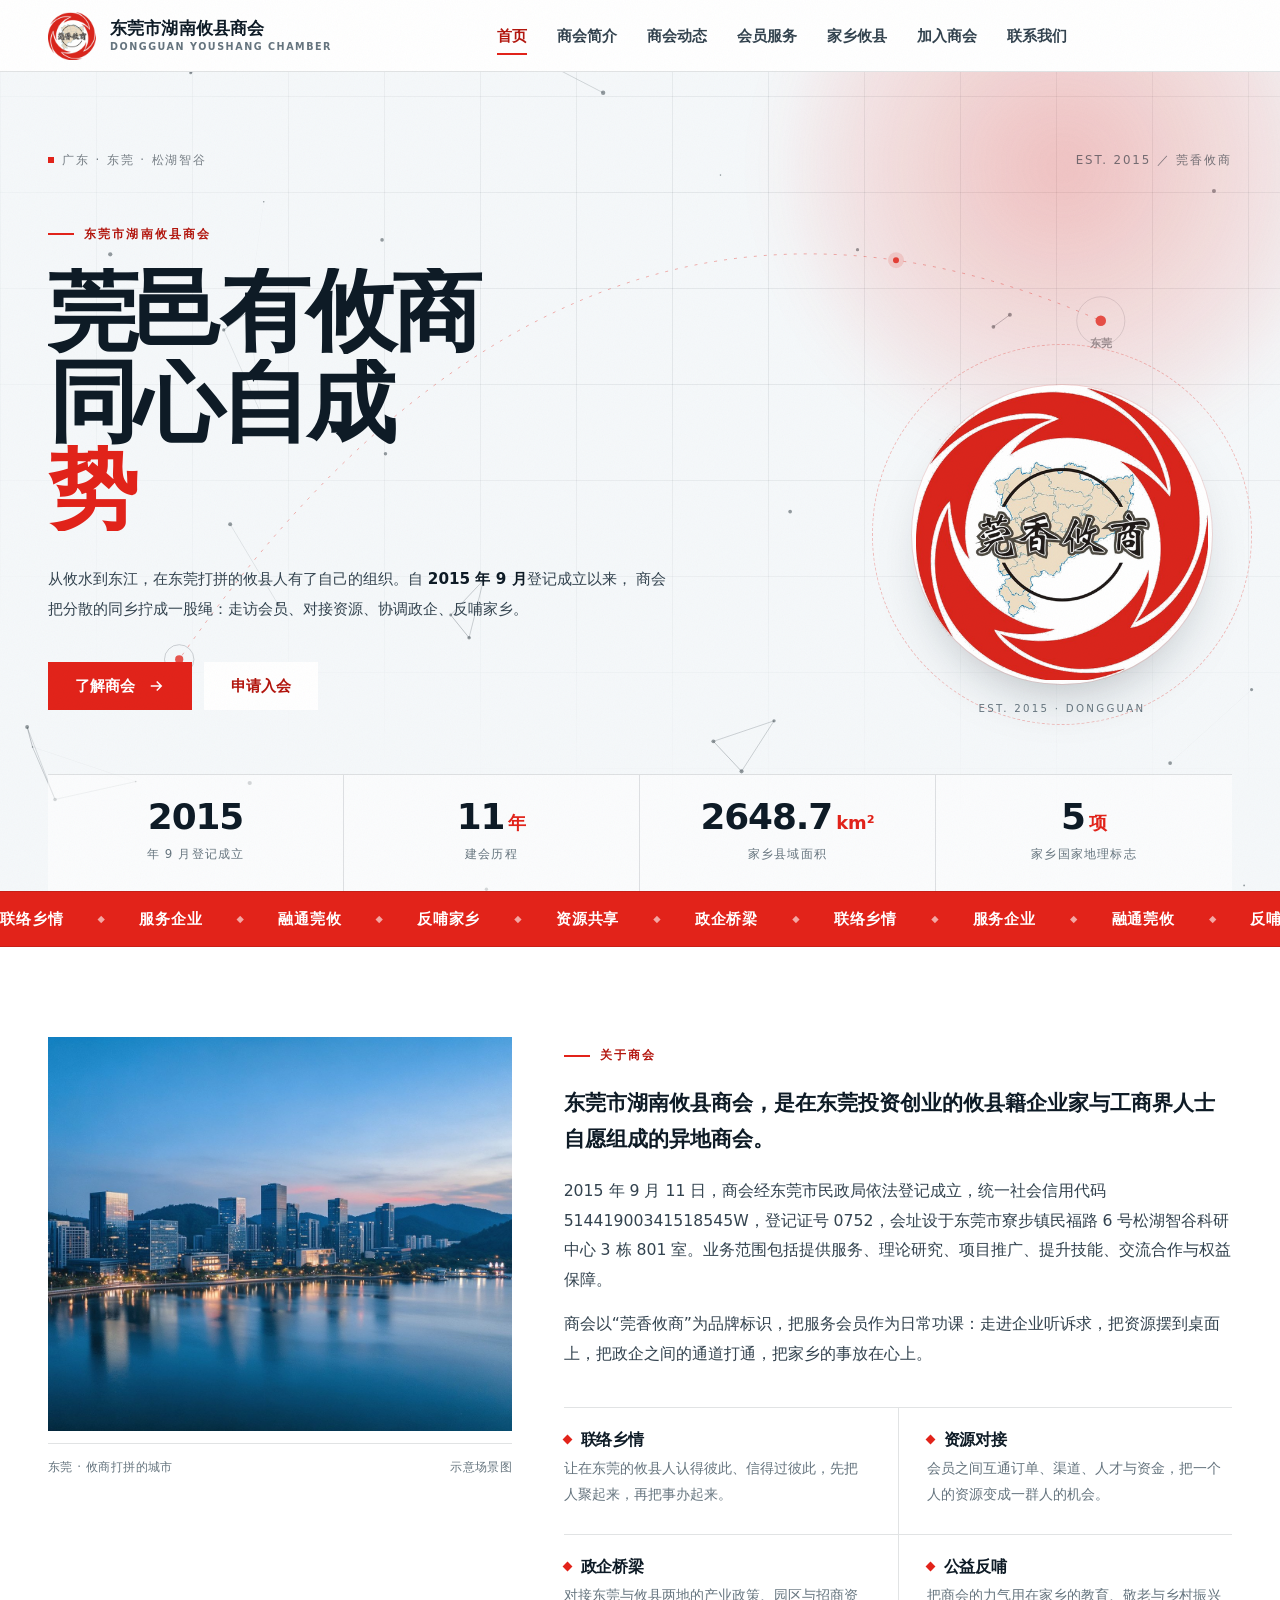
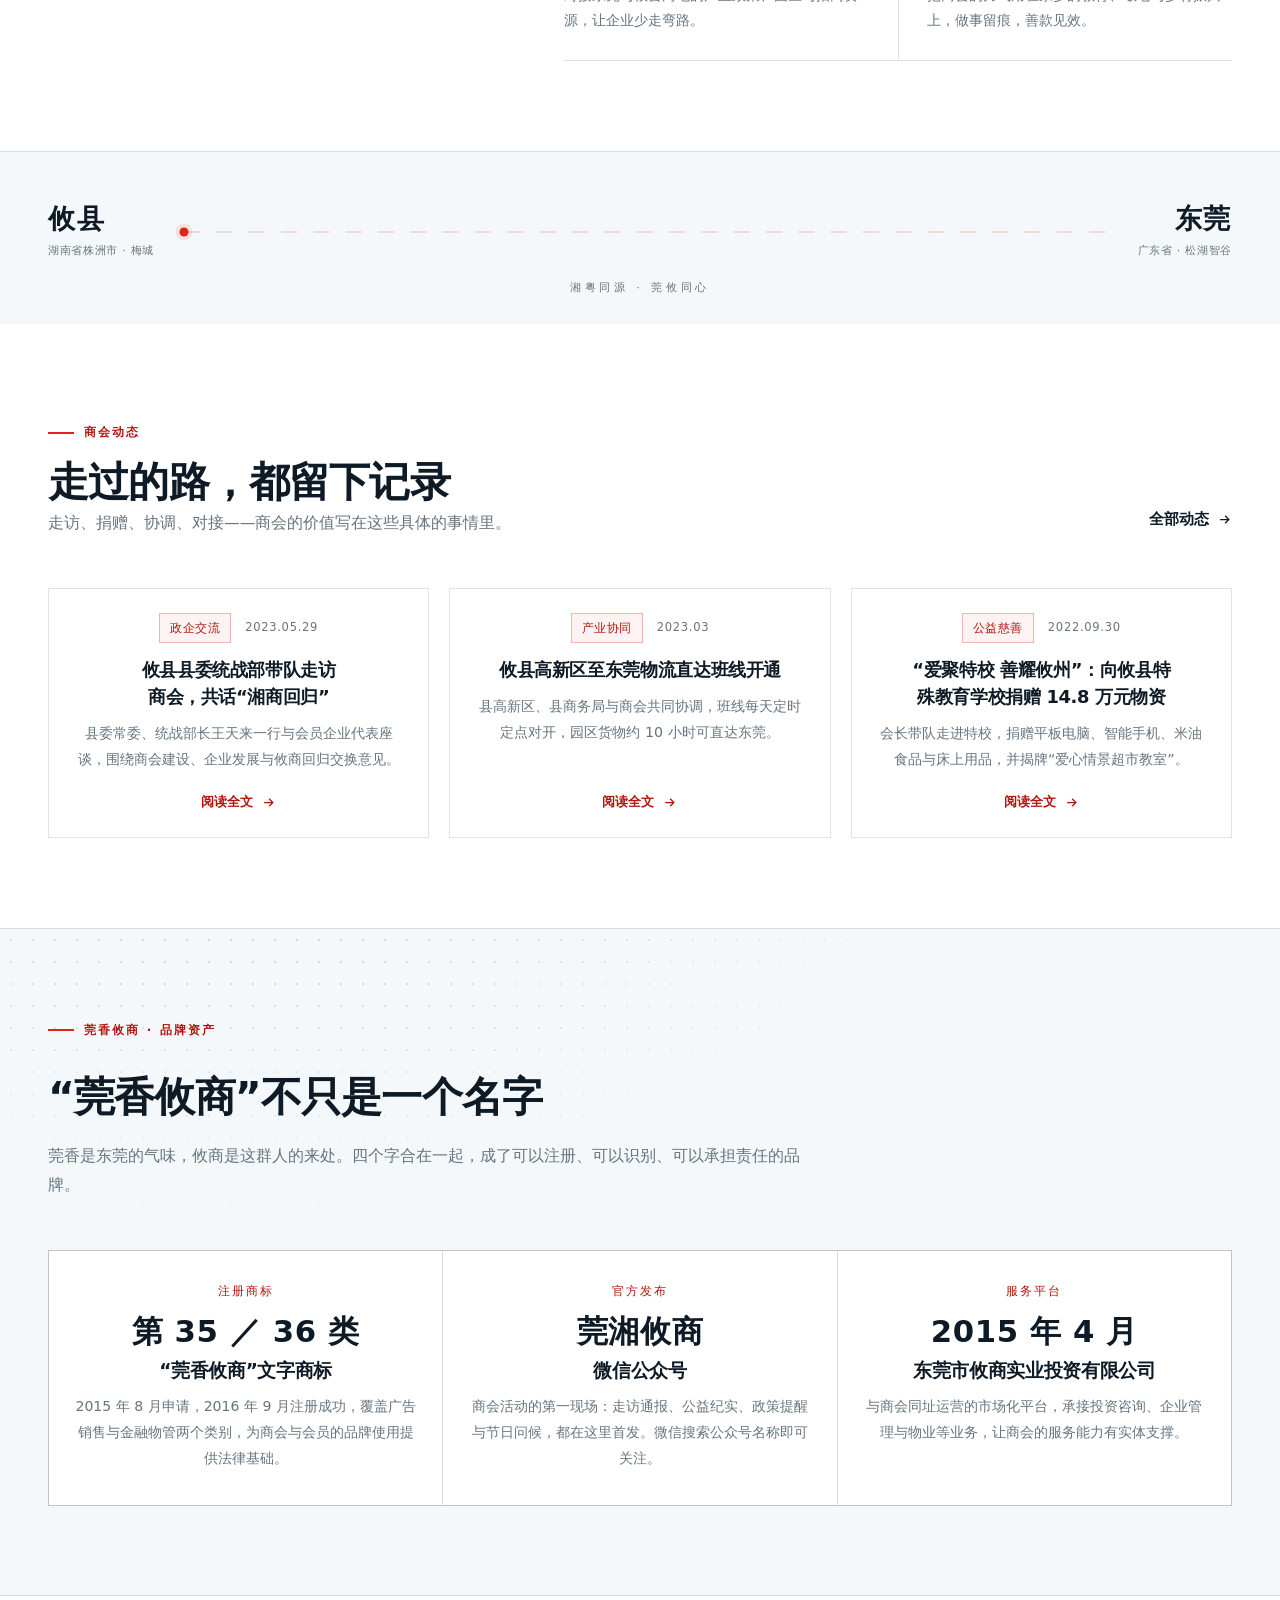
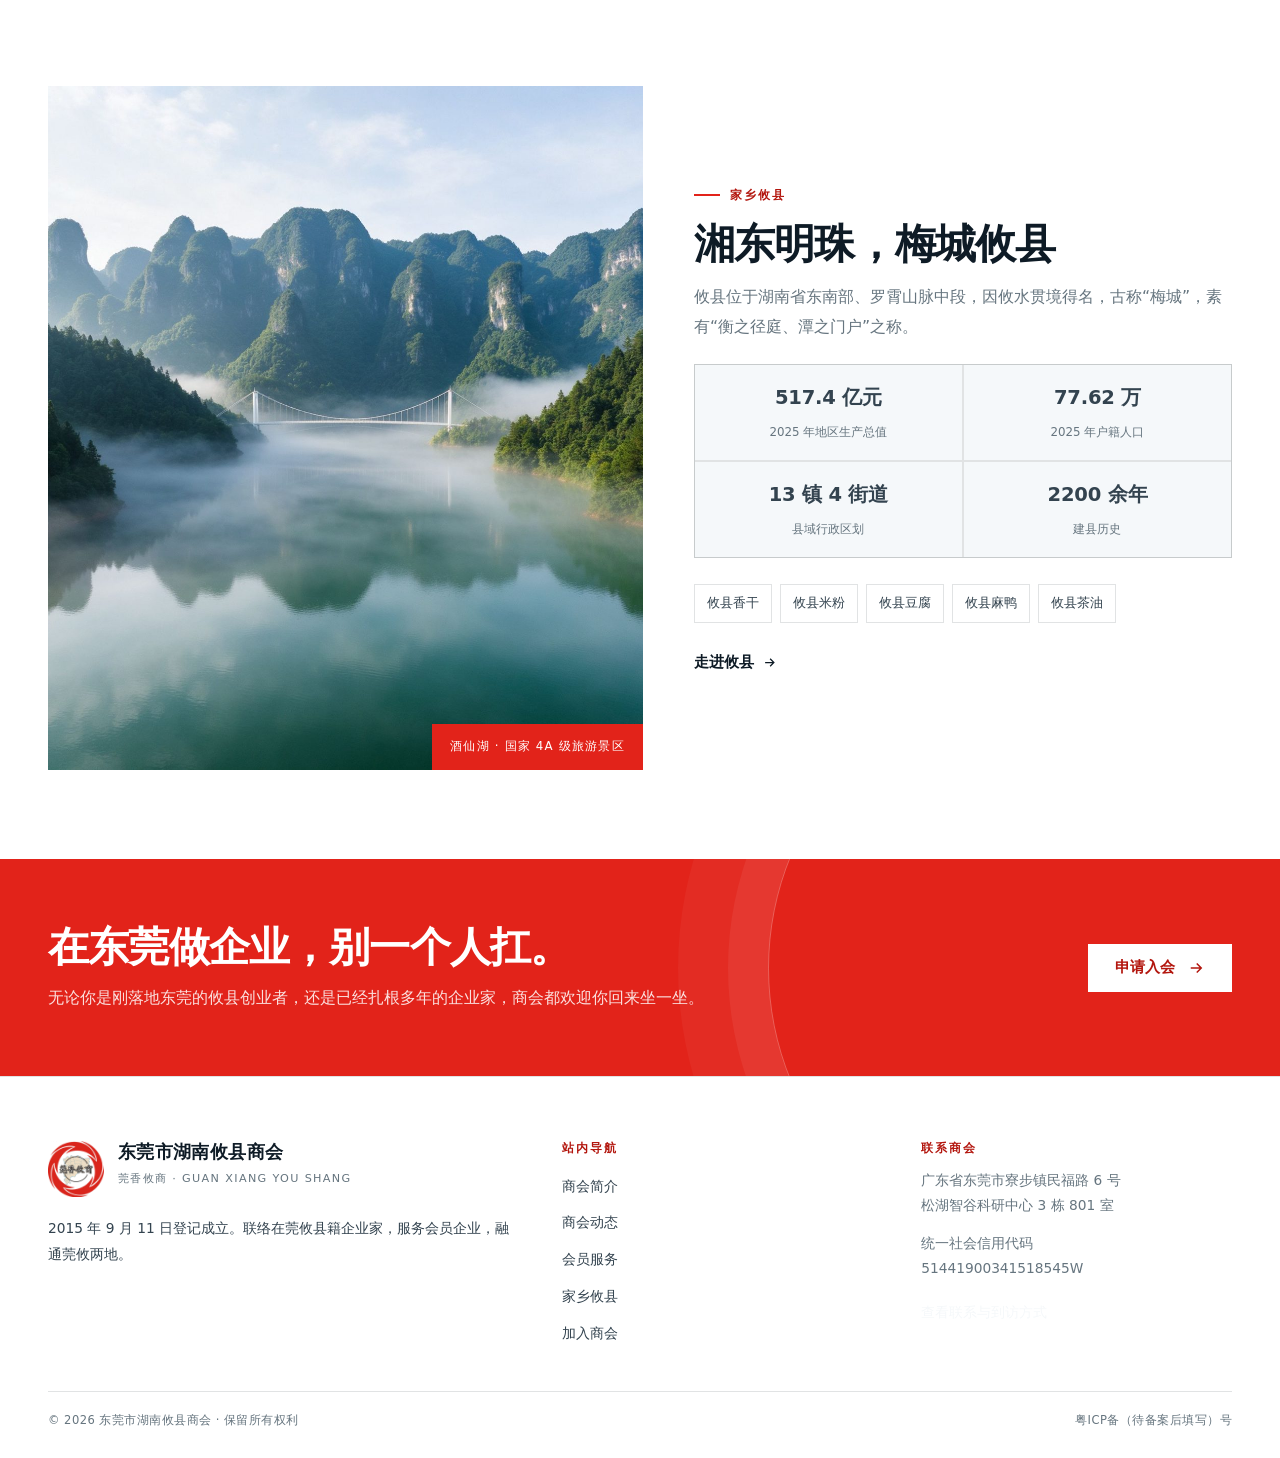
==== commit cb447d25: "改版：浅色主题 + 去强制断行 + 卡片居中 + 页头品牌锁定 - 配色整体转浅：白底 + 冷浅灰段落 + 品牌红点缀，去掉近黑大色块与米黄底（含首屏、深色段、页脚、内页头、抽屉、404） - 首屏 " ====
--- a/index.html
+++ b/index.html
@@ -17,7 +17,7 @@
 <meta property="og:image" content="https://unipiwei-blip.github.io/guanxiang-youshang-site/assets/img/og-cover.jpg">
 <meta property="og:locale" content="zh_CN">
 <meta name="twitter:card" content="summary_large_image">
-<meta name="theme-color" content="#100d0c">
+<meta name="theme-color" content="#ffffff">
 <link rel="icon" href="assets/favicon-64.png" sizes="64x64" type="image/png">
 <link rel="apple-touch-icon" href="assets/apple-touch-icon.png">
 <link rel="stylesheet" href="css/style.css">
@@ -58,12 +58,9 @@
 
 <header class="site-head">
   <div class="wrap site-head__inner">
-    <a class="brand" href="index.html" aria-label="莞香攸商 首页">
-      <img class="brand__logo" src="assets/logo-mark.png" alt="莞香攸商 商会标志" width="44" height="44">
-      <span class="brand__text">
-        <span class="brand__name">莞香攸商</span>
-        <span class="brand__sub">东莞市湖南攸县商会</span>
-      </span>
+    <a class="brand" href="index.html" aria-label="东莞市湖南攸县商会 首页">
+      <img class="brand__logo" src="assets/logo-mark.png" alt="东莞市湖南攸县商会标志" width="44" height="44">
+      <span class="brand__text"><span class="brand__name">东莞市湖南攸县商会</span><span class="brand__sub">DONGGUAN YOUSHANG CHAMBER</span></span>
     </a>
     <nav class="nav" aria-label="主导航">
       <a href="index.html" aria-current="page">首页</a>
@@ -86,11 +83,8 @@
 <div class="drawer" id="drawer" data-open="false" aria-hidden="true">
   <div class="drawer__bar">
     <a class="brand" href="index.html">
-      <img class="brand__logo" src="assets/logo-mark.png" alt="莞香攸商 商会标志" width="40" height="40">
-      <span class="brand__text">
-        <span class="brand__name">莞香攸商</span>
-        <span class="brand__sub">东莞市湖南攸县商会</span>
-      </span>
+      <img class="brand__logo" src="assets/logo-mark.png" alt="东莞市湖南攸县商会标志" width="40" height="40">
+      <span class="brand__text"><span class="brand__name">东莞市湖南攸县商会</span><span class="brand__sub">DONGGUAN YOUSHANG CHAMBER</span></span>
     </a>
     <button class="burger" type="button" aria-label="关闭菜单" data-close-drawer>
       <span></span><span></span><span></span>
@@ -140,7 +134,7 @@
         </div>
         <div class="seal">
           <img class="seal__logo" src="assets/logo.png" alt="莞香攸商标志：红色环旋与湖南地图轮廓" width="480" height="480">
-          <span class="seal__note">GUAN XIANG YOU SHANG</span>
+          <span class="seal__note">EST. 2015 · DONGGUAN</span>
         </div>
       </div>
     </div>
@@ -315,12 +309,12 @@
     <div class="wrap home-grid">
       <figure class="home-figure rv">
         <img src="assets/img/youxian-lake.jpg" alt="攸县酒仙湖：喀斯特峰丛环抱的水湾与晨雾" width="1800" height="1350" loading="lazy">
-        <div class="home-figure__badge">酒仙湖<br>国家 4A 级旅游景区</div>
+        <div class="home-figure__badge">酒仙湖 · 国家 4A 级旅游景区</div>
       </figure>
       <div class="rv rv-d1">
         <span class="eyebrow">家乡攸县</span>
         <h2 style="margin-top:14px;font-size:var(--fs-h2)">湘东明珠，梅城攸县</h2>
-        <p style="color:var(--muted);margin-top:12px;max-width:40ch">攸县位于湖南省东南部、罗霄山脉中段，因攸水贯境得名，古称“梅城”，素有“衡之径庭、潭之门户”之称。</p>
+        <p style="color:var(--muted);margin-top:12px">攸县位于湖南省东南部、罗霄山脉中段，因攸水贯境得名，古称“梅城”，素有“衡之径庭、潭之门户”之称。</p>
         <div class="facts-inline">
           <div class="fact"><b>517.4 亿元</b><span>2025 年地区生产总值</span></div>
           <div class="fact"><b>77.62 万</b><span>2025 年户籍人口</span></div>
@@ -365,7 +359,7 @@
     <div class="foot-grid">
       <div>
         <div class="foot-brand">
-          <img src="assets/logo-mark.png" alt="莞香攸商 商会标志" width="52" height="52" loading="lazy">
+          <img src="assets/logo-mark.png" alt="东莞市湖南攸县商会标志" width="52" height="52" loading="lazy">
           <div>
             <h3>东莞市湖南攸县商会</h3>
             <p>莞香攸商 · GUAN XIANG YOU SHANG</p>
--- a/css/style.css
+++ b/css/style.css
@@ -16,20 +16,20 @@
 
 /* ---------- 令牌 ---------- */
 :root {
-  --ink: #100d0c;
-  --ink-2: #1b1614;
-  --ink-3: #2a2320;
+  --ink: #0e1b26;
+  --ink-2: #16252f;
+  --ink-3: #33434f;
   --red: #e2231a;
-  --red-deep: #a8170f;
-  --rice: #f4eee3;
-  --paper: #fbf8f2;
-  --gold: #b78a3c;
-  --muted: #6b615a;
-  --white: #fffdf9;
-
-  --line: rgba(16, 13, 12, .12);
-  --line-red: rgba(226, 35, 26, .34);
-  --line-ink: rgba(244, 238, 227, .16);
+  --red-deep: #b3160e;
+  --rice: #f5f8fa;
+  --paper: #ffffff;
+  --gold: #c07f37;
+  --muted: #66757f;
+  --white: #ffffff;
+
+  --line: rgba(14, 27, 38, .12);
+  --line-red: rgba(226, 35, 26, .30);
+  --line-ink: rgba(14, 27, 38, .14);
 
   --sans: "PingFang SC", "Microsoft YaHei UI", "Microsoft YaHei",
           "Hiragino Sans GB", "Source Han Sans SC", "Noto Sans SC",
@@ -53,7 +53,7 @@
   font-size: var(--fs-body);
   line-height: 1.9;
   color: var(--ink-3);
-  background: var(--rice);
+  background: var(--paper);
   font-variant-numeric: tabular-nums;
   -webkit-font-smoothing: antialiased;
   overflow-x: hidden;
@@ -66,7 +66,7 @@
   inset: 0;
   z-index: 9999;
   pointer-events: none;
-  opacity: .05;
+  opacity: .04;
   mix-blend-mode: multiply;
   background-image: url("data:image/svg+xml;charset=utf8,%3Csvg xmlns='http://www.w3.org/2000/svg' width='180' height='180'%3E%3Cfilter id='n'%3E%3CfeTurbulence type='fractalNoise' baseFrequency='.82' numOctaves='3'/%3E%3C/filter%3E%3Crect width='180' height='180' filter='url(%23n)'/%3E%3C/svg%3E");
 }
@@ -106,19 +106,22 @@
   background: var(--red);
   flex: none;
 }
-.eyebrow--ink { color: var(--gold); }
-.eyebrow--ink::before { background: var(--gold); }
+.eyebrow--ink { color: var(--red-deep); }
+.eyebrow--ink::before { background: var(--red); }
 
 /* 章节头 */
-.sec-head { display: grid; gap: 18px; margin-bottom: clamp(28px, 4vw, 52px); }
-.sec-head h2 { font-size: var(--fs-h2); text-wrap: balance; max-width: 22ch; }
-.sec-head .deck { color: var(--muted); max-width: 46ch; line-height: 1.85; }
+.sec-head { display: grid; gap: 18px; margin-bottom: clamp(28px, 4vw, 52px); justify-items: start; }
+.sec-head h2 { font-size: var(--fs-h2); text-wrap: balance; max-width: 30ch; }
+.sec-head .deck { color: var(--muted); max-width: 78ch; line-height: 1.85; }
+.sec-head--center { justify-items: center; text-align: center; }
 @media (min-width: 860px) {
   .sec-head--row {
     grid-template-columns: 1fr auto;
     align-items: end;
     gap: 32px;
+    justify-items: start;
   }
+  .sec-head--row > :last-child { justify-self: end; }
 }
 
 /* ---------- 按钮与链接 ---------- */
@@ -146,10 +149,10 @@
   color: var(--ink);
   border: 1px solid var(--ink);
 }
-.btn--ghost:hover { background: var(--ink); color: var(--rice); border-color: var(--ink); }
-
-.btn--light { background: var(--rice); color: var(--ink); border-color: var(--rice); }
-.btn--light:hover { background: #fff; border-color: #fff; color: var(--ink); }
+.btn--ghost:hover { background: var(--ink); color: #fff; border-color: var(--ink); }
+
+.btn--light { background: #fff; color: var(--red-deep); border-color: #fff; }
+.btn--light:hover { background: #ffe9e7; border-color: #ffe9e7; color: var(--red-deep); }
 
 .link-sweep {
   position: relative;
@@ -192,9 +195,7 @@
   top: 0; left: 0; right: 0;
   z-index: 100;
   height: var(--nav-h);
-  background: rgba(244, 238, 227, .88);
-  -webkit-backdrop-filter: blur(12px) saturate(1.1);
-  backdrop-filter: blur(12px) saturate(1.1);
+  background: #fff;
   border-bottom: 1px solid var(--line);
 }
 .site-head__inner {
@@ -204,11 +205,11 @@
   justify-content: space-between;
   gap: 20px;
 }
-.brand { display: flex; align-items: center; gap: 12px; flex: none; }
-.brand__logo { width: 44px; height: 44px; }
-.brand__text { display: grid; gap: 1px; line-height: 1.15; }
-.brand__name { font-weight: 800; font-size: .98rem; letter-spacing: .04em; color: var(--ink); }
-.brand__sub { font-size: .62rem; letter-spacing: .14em; color: var(--muted); }
+.brand { display: flex; align-items: center; gap: 14px; flex: none; }
+.brand__logo { width: 48px; height: 48px; }
+.brand__text { display: grid; gap: 3px; line-height: 1.16; }
+.brand__name { font-weight: 800; font-size: clamp(1.02rem, 1.3vw, 1.24rem); letter-spacing: .01em; color: var(--ink); white-space: nowrap; }
+.brand__sub { font-size: .6rem; font-weight: 600; letter-spacing: .16em; color: var(--muted); }
 
 .nav { display: none; }
 @media (min-width: 960px) {
@@ -267,7 +268,7 @@
   position: fixed;
   inset: 0;
   z-index: 110;
-  background: var(--rice);
+  background: #fff;
   display: grid;
   grid-template-rows: var(--nav-h) 1fr;
   transform: translateY(-100%);
@@ -289,8 +290,8 @@
 /* ---------- 首屏 ---------- */
 .hero {
   position: relative;
-  background: var(--ink);
-  color: var(--rice);
+  background: var(--rice);
+  color: var(--ink);
   padding-top: calc(var(--nav-h) + clamp(40px, 6vw, 84px));
   padding-bottom: 0;
   overflow: clip;
@@ -309,8 +310,8 @@
   position: absolute; inset: 0;
   z-index: 0;
   background-image:
-    linear-gradient(to right, rgba(244, 238, 227, .07) 1px, transparent 1px),
-    linear-gradient(to bottom, rgba(244, 238, 227, .07) 1px, transparent 1px);
+    linear-gradient(to right, rgba(14, 27, 38, .07) 1px, transparent 1px),
+    linear-gradient(to bottom, rgba(14, 27, 38, .07) 1px, transparent 1px);
   background-size: 96px 96px;
   mask-image: radial-gradient(120% 80% at 70% 30%, #000 20%, transparent 78%);
   pointer-events: none;
@@ -320,8 +321,8 @@
   z-index: 0;
   width: 62vw; height: 62vw;
   right: -14vw; top: -18vw;
-  background: radial-gradient(closest-side, rgba(226, 35, 26, .5), rgba(226, 35, 26, .12) 60%, transparent 72%);
-  filter: blur(10px);
+  background: radial-gradient(closest-side, rgba(226, 35, 26, .26), rgba(226, 35, 26, .07) 60%, transparent 74%);
+  filter: blur(24px);
   pointer-events: none;
 }
 .hero__inner { position: relative; z-index: 2; }
@@ -334,7 +335,7 @@
   padding-bottom: clamp(26px, 4vw, 44px);
   font-size: var(--fs-xs);
   letter-spacing: .16em;
-  color: rgba(244, 238, 227, .6);
+  color: rgba(14, 27, 38, .55);
 }
 .hero-top__dot { display: inline-block; width: 6px; height: 6px; background: var(--red); margin-right: 8px; vertical-align: middle; }
 
@@ -352,7 +353,7 @@
   font-size: var(--fs-mega);
   line-height: .96;
   letter-spacing: -.045em;
-  color: var(--rice);
+  color: var(--ink);
   font-weight: 900;
   margin: 22px 0 0;
   display: grid;
@@ -371,12 +372,12 @@
 
 .hero-deck {
   margin-top: clamp(22px, 3vw, 34px);
-  max-width: 42ch;
-  color: rgba(244, 238, 227, .78);
+  max-width: 64ch;
+  color: var(--ink-3);
   font-size: clamp(.95rem, 1.15vw, 1.06rem);
   line-height: 1.95;
 }
-.hero-deck b { color: var(--rice); font-weight: 700; }
+.hero-deck b { color: var(--ink); font-weight: 700; }
 
 .hero-actions { display: flex; flex-wrap: wrap; gap: 12px; margin-top: clamp(24px, 3.4vw, 38px); }
 
@@ -384,7 +385,7 @@
 .seal {
   position: relative;
   justify-self: start;
-  width: clamp(190px, 27vw, 296px);
+  width: clamp(210px, 30vw, 340px);
   aspect-ratio: 1;
   display: grid;
   place-items: center;
@@ -394,15 +395,15 @@
   content: "";
   position: absolute; inset: -6%;
   border-radius: 50%;
-  border: 1px dashed rgba(244, 238, 227, .34);
+  border: 1px dashed rgba(226, 35, 26, .28);
   animation: spin 54s linear infinite;
 }
 .seal::after {
   content: "";
   position: absolute; inset: 6%;
   border-radius: 50%;
-  background: var(--rice);
-  box-shadow: 0 0 0 1px rgba(244, 238, 227, .2), 0 30px 70px -30px rgba(0, 0, 0, .8);
+  background: #fff;
+  box-shadow: 0 0 0 1px rgba(226, 35, 26, .12), 0 26px 60px -30px rgba(14, 27, 38, .38);
 }
 .seal__logo { position: relative; z-index: 1; width: 86%; }
 .seal__note {
@@ -413,7 +414,7 @@
   white-space: nowrap;
   font-size: .64rem;
   letter-spacing: .22em;
-  color: rgba(244, 238, 227, .62);
+  color: var(--muted);
 }
 @keyframes spin { to { transform: rotate(360deg); } }
 
@@ -421,32 +422,35 @@
 .hero-stats {
   position: relative;
   z-index: 2;
-  border-top: 1px solid var(--line-ink);
+  border-top: 1px solid var(--line);
   display: grid;
   grid-template-columns: repeat(2, minmax(0, 1fr));
+  background: rgba(255, 255, 255, .6);
 }
 @media (min-width: 760px) { .hero-stats { grid-template-columns: repeat(4, minmax(0, 1fr)); } }
 .stat {
   padding: 22px 4px 26px;
-  border-right: 1px solid var(--line-ink);
+  border-right: 1px solid var(--line);
+  text-align: center;
 }
 .stat:last-child { border-right: 0; }
 @media (max-width: 759px) {
   .stat:nth-child(2n) { border-right: 0; }
-  .stat:nth-child(n+3) { border-top: 1px solid var(--line-ink); }
+  .stat:nth-child(n+3) { border-top: 1px solid var(--line); }
 }
 .stat__num {
   font-size: clamp(1.6rem, 2.8vw, 2.3rem);
   font-weight: 900;
   letter-spacing: -.03em;
-  color: var(--rice);
+  color: var(--ink);
   line-height: 1.1;
   display: flex;
   align-items: baseline;
+  justify-content: center;
   gap: 4px;
 }
 .stat__num em { font-style: normal; font-size: .5em; font-weight: 700; color: var(--red); letter-spacing: 0; }
-.stat__label { font-size: .74rem; color: rgba(244, 238, 227, .58); letter-spacing: .1em; margin-top: 6px; }
+.stat__label { font-size: .74rem; color: var(--muted); letter-spacing: .1em; margin-top: 6px; }
 
 /* ---------- 滚动字带 ---------- */
 .ribbon {
@@ -562,35 +566,36 @@
 .card__go svg { width: 15px; height: 15px; transition: transform .35s var(--ease); }
 .card:hover .card__go svg { transform: translateX(5px); }
 
-/* ---------- 深色品牌段 ---------- */
+/* ---------- 品牌过度段 ---------- */
 .dark-sec {
   position: relative;
-  background: var(--ink);
-  color: var(--rice);
+  background: var(--rice);
+  color: var(--ink-3);
   overflow: clip;
+  border-block: 1px solid var(--line);
 }
 .dark-sec::before {
   content: "";
   position: absolute; inset: 0;
-  background-image: radial-gradient(rgba(244, 238, 227, .16) 1px, transparent 1px);
+  background-image: radial-gradient(rgba(14, 27, 38, .16) 1px, transparent 1px);
   background-size: 22px 22px;
   mask-image: radial-gradient(80% 60% at 20% 0%, #000, transparent 75%);
   pointer-events: none;
 }
 .dark-sec .wrap { position: relative; z-index: 1; }
-.dark-sec h2 { color: var(--rice); }
-.dark-sec .deck { color: rgba(244, 238, 227, .68); }
-
-.brand-grid { display: grid; gap: 1px; background: var(--line-ink); border: 1px solid var(--line-ink); }
+.dark-sec h2 { color: var(--ink); }
+.dark-sec .deck { color: var(--muted); }
+
+.brand-grid { display: grid; gap: 1px; background: var(--line); border: 1px solid var(--line); }
 @media (min-width: 820px) { .brand-grid { grid-template-columns: repeat(3, 1fr); } }
-.brand-cell { background: var(--ink); padding: 30px 26px 34px; display: grid; gap: 10px; align-content: start; }
-.brand-cell__k { font-size: .72rem; letter-spacing: .18em; color: var(--gold); }
-.brand-cell h3 { color: var(--rice); font-size: 1.16rem; }
-.brand-cell p { color: rgba(244, 238, 227, .64); font-size: .88rem; line-height: 1.85; }
+.brand-cell { background: #fff; padding: 30px 26px 34px; display: grid; gap: 10px; align-content: start; justify-items: center; text-align: center; }
+.brand-cell__k { font-size: .72rem; letter-spacing: .18em; color: var(--red-deep); }
+.brand-cell h3 { color: var(--ink); font-size: 1.16rem; }
+.brand-cell p { color: var(--muted); font-size: .88rem; line-height: 1.85; }
 .brand-cell__big {
   font-size: clamp(1.5rem, 2.4vw, 2rem);
   font-weight: 900;
-  color: var(--rice);
+  color: var(--ink);
   letter-spacing: .02em;
   line-height: 1.2;
 }
@@ -648,53 +653,54 @@
 .cta-inner { position: relative; z-index: 1; display: grid; gap: 26px; align-items: center; padding: clamp(40px, 5vw, 64px) 0; }
 @media (min-width: 860px) { .cta-inner { grid-template-columns: 1.4fr auto; } }
 .cta-inner h2 { color: #fff; font-size: var(--fs-h2); line-height: 1.2; text-wrap: balance; }
-.cta-inner p { color: rgba(255, 255, 255, .82); margin-top: 10px; max-width: 46ch; }
+.cta-inner p { color: rgba(255, 255, 255, .86); margin-top: 10px; max-width: none; }
 
 /* ---------- 页脚 ---------- */
-.site-foot { background: var(--ink); color: rgba(244, 238, 227, .72); padding: clamp(44px, 5vw, 68px) 0 26px; }
+.site-foot { background: #fff; color: var(--muted); padding: clamp(44px, 5vw, 68px) 0 26px; border-top: 1px solid var(--line); }
 .foot-grid { display: grid; gap: 34px; }
 @media (min-width: 860px) { .foot-grid { grid-template-columns: 1.5fr 1fr 1fr; gap: 48px; } }
 .foot-brand { display: flex; align-items: flex-start; gap: 14px; }
-.foot-brand img { width: 52px; }
-.foot-brand h3 { color: var(--rice); font-size: 1.1rem; letter-spacing: .04em; }
-.foot-brand p { font-size: .8rem; color: rgba(244, 238, 227, .55); margin-top: 4px; }
-.foot-blurb { font-size: .86rem; line-height: 1.9; margin-top: 18px; max-width: 34ch; color: rgba(244, 238, 227, .62); }
-.foot-col h4 { font-size: .74rem; letter-spacing: .16em; color: var(--gold); margin-bottom: 12px; font-weight: 600; }
-.foot-col a, .foot-col li { display: block; font-size: .88rem; padding: 5px 0; color: rgba(244, 238, 227, .74); transition: color .3s; }
-.foot-col a:hover { color: var(--rice); }
-.foot-col p { font-size: .86rem; line-height: 1.85; color: rgba(244, 238, 227, .62); }
+.foot-brand img { width: 56px; }
+.foot-brand h3 { color: var(--ink); font-size: 1.12rem; letter-spacing: .02em; }
+.foot-brand p { font-size: .7rem; color: var(--muted); margin-top: 5px; letter-spacing: .12em; }
+.foot-blurb { font-size: .86rem; line-height: 1.9; margin-top: 18px; max-width: none; color: var(--ink-3); }
+.foot-col h4 { font-size: .74rem; letter-spacing: .16em; color: var(--red-deep); margin-bottom: 12px; font-weight: 700; }
+.foot-col a, .foot-col li { display: block; font-size: .88rem; padding: 5px 0; color: var(--ink-3); transition: color .3s; }
+.foot-col a:hover { color: var(--red-deep); }
+.foot-col p { font-size: .86rem; line-height: 1.85; color: var(--muted); }
 .foot-bottom {
   margin-top: 40px; padding-top: 18px;
-  border-top: 1px solid var(--line-ink);
+  border-top: 1px solid var(--line);
   display: flex; flex-wrap: wrap; gap: 10px 20px;
   justify-content: space-between;
-  font-size: .72rem; color: rgba(244, 238, 227, .42);
+  font-size: .72rem; color: var(--muted);
   letter-spacing: .04em;
 }
 
 /* ---------- 内页头 ---------- */
 .pagehead {
   position: relative;
-  background: var(--ink);
-  color: var(--rice);
+  background: var(--rice);
+  color: var(--ink-3);
   padding-top: calc(var(--nav-h) + clamp(52px, 7vw, 96px));
   padding-bottom: clamp(40px, 5vw, 68px);
   overflow: clip;
+  border-bottom: 1px solid var(--line);
 }
 .pagehead::before {
   content: "";
   position: absolute; inset: 0;
   background-image:
-    linear-gradient(to right, rgba(244, 238, 227, .06) 1px, transparent 1px),
-    linear-gradient(to bottom, rgba(244, 238, 227, .06) 1px, transparent 1px);
+    linear-gradient(to right, rgba(14, 27, 38, .07) 1px, transparent 1px),
+    linear-gradient(to bottom, rgba(14, 27, 38, .07) 1px, transparent 1px);
   background-size: 80px 80px;
   mask-image: radial-gradient(100% 100% at 0% 0%, #000, transparent 70%);
 }
 .pagehead .wrap { position: relative; z-index: 1; }
-.pagehead h1 { font-size: var(--fs-h1); color: var(--rice); margin-top: 14px; text-wrap: balance; }
-.pagehead .deck { color: rgba(244, 238, 227, .7); max-width: 52ch; margin-top: 14px; }
-.crumb { display: flex; flex-wrap: wrap; align-items: center; gap: 8px; font-size: .76rem; color: rgba(244, 238, 227, .48); letter-spacing: .06em; }
-.crumb a:hover { color: var(--rice); }
+.pagehead h1 { font-size: var(--fs-h1); color: var(--ink); margin-top: 14px; text-wrap: balance; }
+.pagehead .deck { color: var(--ink-3); max-width: 82ch; margin-top: 14px; }
+.crumb { display: flex; flex-wrap: wrap; align-items: center; gap: 8px; font-size: .76rem; color: var(--muted); letter-spacing: .06em; }
+.crumb a:hover { color: var(--red-deep); }
 .crumb i { font-style: normal; opacity: .5; }
 
 /* ---------- 资料表 ---------- */
@@ -1009,3 +1015,23 @@
   a[href^="http"]::after { content: " (" attr(href) ")"; font-size: .7em; color: #555; }
 }
 
+/* ---------- 浅色改版：卡片居中与行长放宽 ---------- */
+.svc__item, .contact-card, .card, .fact, .brand-cell { text-align: center; }
+.svc__item, .contact-card { justify-items: center; }
+.card__meta { justify-content: center; gap: 14px; }
+.card__go { justify-content: center; }
+.card h3 { margin-inline: auto; }
+.contact-card .copy-row { justify-content: center; flex-wrap: wrap; }
+.copy-btn { background: #fff; }
+.about-copy p { max-width: 44em; }
+.about-copy .lead { max-width: none; }
+.sec-head--center h2 { margin-inline: auto; }
+.sec-head--center .deck { margin-inline: auto; }
+
+/* 窄屏：品牌锁定压缩到一行主名 */
+@media (max-width: 600px) {
+  .brand__logo { width: 40px; height: 40px; }
+  .brand__name { font-size: .93rem; }
+  .brand__sub { display: none; }
+}
+
